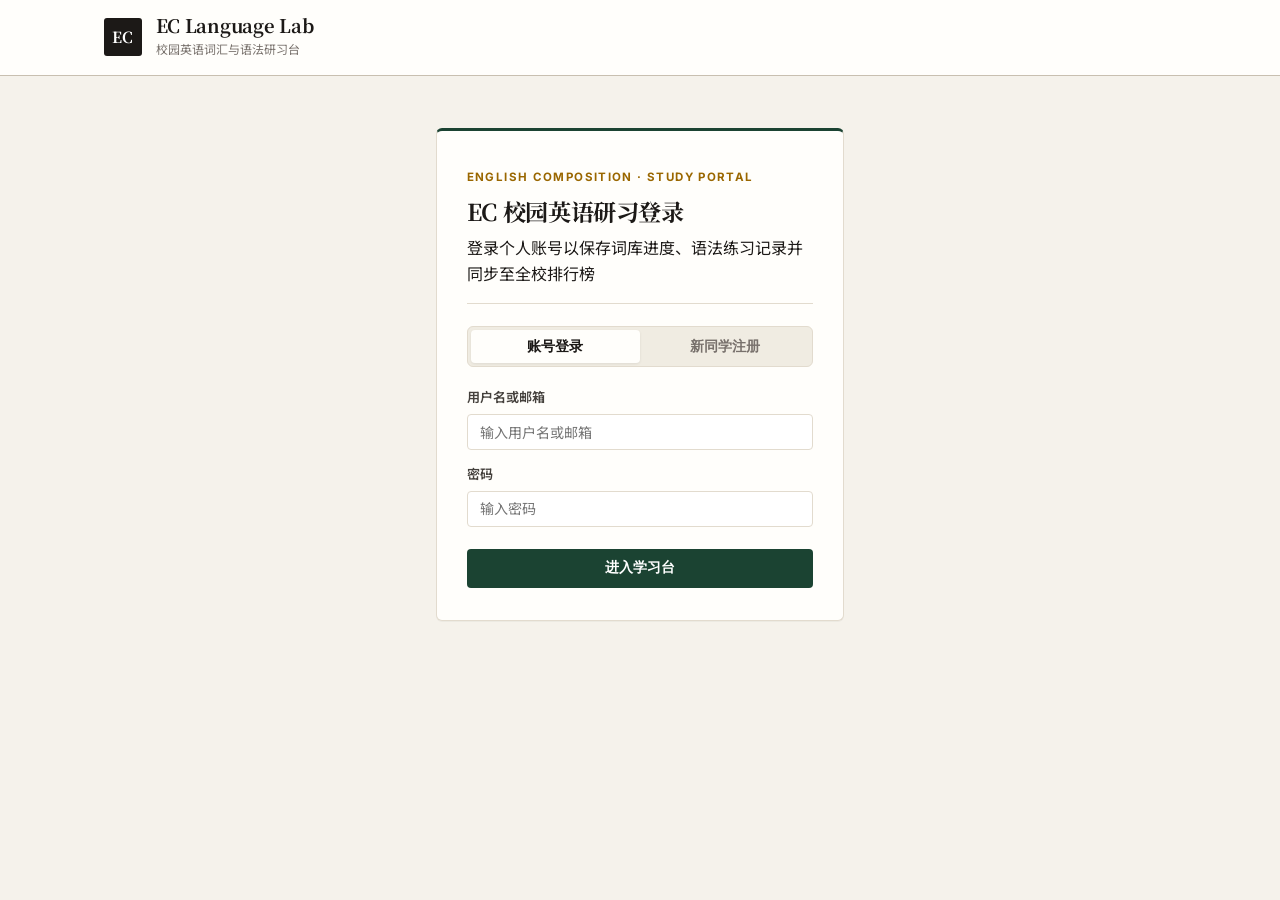
==== templates/index.html @ 18fedec7 "Add one-time interactive new-account onboarding guide covering all website features" ====
<!DOCTYPE html>
<html lang="zh-CN">
<head>
    <meta charset="UTF-8">
    <meta name="viewport" content="width=device-width, initial-scale=1.0">
    <title>EC Vocabulary Studio - 情境词汇研习系统</title>
    <link rel="stylesheet" href="/static/css/style.css?v=20261124a">
    <link rel="preconnect" href="https://fonts.googleapis.com">
    <link rel="preconnect" href="https://fonts.gstatic.com" crossorigin>
    <link href="https://fonts.googleapis.com/css2?family=Inter:wght@400;500;600;700&family=Noto+Serif+SC:wght@500;700&family=Noto+Sans+SC:wght@400;500;700&display=swap" rel="stylesheet">
    <link rel="stylesheet" href="https://cdnjs.cloudflare.com/ajax/libs/font-awesome/6.5.1/css/all.min.css">
</head>
<body>
    <div class="app-layout">
        <!-- Editorial School Masthead Header -->
        <header class="app-header">
            <div class="header-inner">
                <div class="brand">
                    <div class="brand-icon">EC</div>
                    <div class="brand-text">
                        <h1>EC Language Lab</h1>
                        <span class="brand-sub">校园英语词汇与语法研习台</span>
                    </div>
                </div>

                <nav class="nav-segment" id="mainNav" style="display: none;">
                    <button class="segment-btn active" data-mode="portal">学习台</button>
                    <button class="segment-btn" data-mode="vocab" data-tab="vocab">词汇库</button>
                    <button class="segment-btn" data-mode="vocab" data-tab="quiz">词汇训练</button>
                    <button class="segment-btn" data-mode="grammar">语法 Packet 4</button>
                    <button class="segment-btn" data-mode="ranking">全校排行</button>
                    <button class="segment-btn" id="navBtnAdmin" data-mode="admin" style="display: none;">管理后台</button>
                </nav>

                <div id="userHeaderBox" style="display: none; align-items: center; gap: 10px;">
                    <button type="button" class="btn btn-secondary btn-sm btn-header-guide" id="btnOpenGuide" title="查看网站功能使用指南">
                        <i class="fa-regular fa-circle-question"></i> 指南
                    </button>
                    <span class="count-pill"><strong id="currentUsernameText"></strong></span>
                    <button class="btn btn-secondary btn-sm" id="btnLogout">退出</button>
                </div>
            </div>
        </header>

        <!-- Mandatory School Auth Gate -->
        <section id="authGate" class="auth-gate-wrap">
            <div class="content-card auth-card">
                <div class="auth-masthead">
                    <span class="editorial-kicker">ENGLISH COMPOSITION · STUDY PORTAL</span>
                    <h2>EC 校园英语研习登录</h2>
                    <p class="subtitle">登录个人账号以保存词库进度、语法练习记录并同步至全校排行榜</p>
                </div>

                <div class="nav-segment auth-tabs">
                    <button type="button" class="segment-btn active" id="tabBtnLogin" style="flex: 1; justify-content: center;">
                        账号登录
                    </button>
                    <button type="button" class="segment-btn" id="tabBtnRegister" style="flex: 1; justify-content: center;">
                        新同学注册
                    </button>
                </div>

                <form id="formLogin" class="form-compact">
                    <div class="field-group">
                        <label>用户名或邮箱</label>
                        <input type="text" id="loginUsername" class="form-input" placeholder="输入用户名或邮箱" required autocomplete="username">
                    </div>
                    <div class="field-group">
                        <label>密码</label>
                        <input type="password" id="loginPassword" class="form-input" placeholder="输入密码" required autocomplete="current-password">
                    </div>
                    <button type="submit" class="btn btn-primary btn-block" style="margin-top: 0.5rem;">
                        进入学习台
                    </button>
                </form>

                <form id="formRegister" class="form-compact" style="display: none;">
                    <div class="field-group">
                        <label>姓名 / 用户名（将显示在全校排行榜）</label>
                        <input type="text" id="regUsername" class="form-input" placeholder="例如：高二3班-林同学 或英文名" required autocomplete="username">
                    </div>
                    <div class="field-group">
                        <label>邮箱 (选填)</label>
                        <input type="email" id="regEmail" class="form-input" placeholder="name@school.edu" autocomplete="email">
                    </div>
                    <div class="field-group">
                        <label>设置密码</label>
                        <input type="password" id="regPassword" class="form-input" placeholder="至少 4 个字符" required autocomplete="new-password">
                    </div>
                    <button type="submit" class="btn btn-primary btn-block" style="margin-top: 0.5rem;">
                        注册并开始学习
                    </button>
                </form>
            </div>
        </section>

        <!-- Main Workspace -->
        <main class="main-container" id="mainWorkspace" style="display: none;">
            <!-- Entry Mode Portal: Editorial School Study Desk -->
            <section id="modePortal" class="portal-wrap">
                <div class="portal-masthead">
                    <div>
                        <span class="editorial-kicker">ACADEMIC WORKBENCH · EC STUDY DESK</span>
                        <h2>英语研习学习台</h2>
                        <p class="subtitle">涵盖 Packet 1–3 核心词汇四维盲测、写实故事工坊、Unit 14 定语从句精讲视频与全校刷题排行。</p>
                    </div>
                </div>

                <!-- Live Personal Study Ledger -->
                <div class="study-ledger-bar">
                    <div class="ledger-cell">
                        <span class="ledger-label">已刷词汇题</span>
                        <strong class="ledger-value" id="portalStatVocab">0</strong>
                    </div>
                    <div class="ledger-cell">
                        <span class="ledger-label">已掌握词汇</span>
                        <strong class="ledger-value" id="portalStatMastered">0</strong>
                    </div>
                    <div class="ledger-cell">
                        <span class="ledger-label">已刷语法题</span>
                        <strong class="ledger-value" id="portalStatGrammar">0</strong>
                    </div>
                    <div class="ledger-cell ledger-rank-cell" id="portalLedgerRankJump" onclick="switchMode('ranking')" title="查看全校完整排行榜">
                        <span class="ledger-label">全校当前排名</span>
                        <strong class="ledger-value accent" id="portalStatRank">—</strong>
                    </div>
                </div>

                <!-- 3-Column Editorial Module Index -->
                <div class="portal-grid portal-grid-3">
                    <div class="portal-card" id="portalBtnVocab">
                        <div class="portal-num">01 / VOCABULARY</div>
                        <h3>词汇研习与四维盲测</h3>
                        <p>内置 137 个核心词汇 × 4 套不同题型变体（共 548 题防重复轮换），支持写实语境故事与浏览器本地小模型 AI 创作。</p>
                        <div class="portal-meta-row">
                            <span>Packet 1–3 + 逻辑谬误</span>
                            <span class="portal-cta">进入模块 &rarr;</span>
                        </div>
                    </div>
                    <div class="portal-card" id="portalBtnGrammar">
                        <div class="portal-num">02 / GRAMMAR · PACKET 4</div>
                        <h3>定语从句精讲与特训</h3>
                        <p>梳理 Unit 14 六大核心考点，配套 40 支 24fps 动态精讲视频、多项对比选择与合并写句双题型及错题思维导图。</p>
                        <div class="portal-meta-row">
                            <span>6 大考点 · 40 支微课</span>
                            <span class="portal-cta">进入模块 &rarr;</span>
                        </div>
                    </div>
                    <div class="portal-card portal-card-rank" id="portalBtnRanking">
                        <div class="portal-num">03 / HONOR ROLL</div>
                        <h3>全校在线刷题排行榜</h3>
                        <p>实时汇总每位同学已刷词汇题数、已掌握词量、已刷语法题数与综合正确率，按总榜、词汇榜或语法榜随时对比激励。</p>
                        <div class="portal-meta-row">
                            <span>实时在线同步</span>
                            <span class="portal-cta">查看榜单 &rarr;</span>
                        </div>
                    </div>
                    <div class="portal-card portal-card-admin" id="portalBtnAdmin" style="display: none;">
                        <div class="portal-num">04 / ADMIN CONSOLE</div>
                        <h3>学校管理员控制台</h3>
                        <p>查看全校全部学生账号状态、刷题进度与活跃时间；支持新建、编辑、删除公共词库单元并一键同步下发全校学生。</p>
                        <div class="portal-meta-row">
                            <span>仅管理员可见</span>
                            <span class="portal-cta">进入后台 &rarr;</span>
                        </div>
                    </div>
                </div>
            </section>

            <!-- Vocab Workspace Wrapper -->
            <div id="vocabWorkspace" style="display: none;">
            <!-- TAB 1: 词汇库管理 (Vocabulary Management) -->
            <section id="tabVocab" class="view-panel active">
                <div class="panel-header">
                    <div class="header-left">
                        <h2>词汇库管理</h2>
                        <p class="subtitle">浏览已收录词汇、管理学习单元或录入新单词。</p>
                    </div>
                    <div class="header-right">
                        <button class="btn btn-secondary" id="btnOpenStoryStudio" title="立即用本单元词汇体验写实故事与浏览器本地小模型 AI">
                            <i class="fa-solid fa-wand-magic-sparkles"></i> 词汇故事工坊
                        </button>
                        <button class="btn btn-secondary" id="btnNewListModal">
                            <i class="fa-solid fa-plus"></i> 新建单元
                        </button>
                        <button class="btn btn-primary" id="btnStartPracticeTop">
                            <i class="fa-solid fa-play"></i> 开始本单元训练
                        </button>
                    </div>
                </div>

                <!-- Unit Selector Toolbar -->
                <div class="toolbar-card">
                    <div class="select-wrapper">
                        <label for="vocabListSelect"><i class="fa-solid fa-folder"></i> 当前学习单元：</label>
                        <select id="vocabListSelect" class="form-select"></select>
                    </div>
                    <div class="toolbar-meta">
                        <span class="count-pill">收录 <strong id="listWordCount">0</strong> 词</span>
                        <button class="btn-text-danger" id="btnDeleteList" title="删除当前单元">
                            <i class="fa-regular fa-trash-can"></i> 删除单元
                        </button>
                    </div>
                </div>

                <!-- Word Input Accordion / Drawers -->
                <div class="input-grid">
                    <!-- Single Word Entry -->
                    <div class="content-card">
                        <div class="card-head">
                            <h3><i class="fa-solid fa-pen-nib"></i> 录入单词</h3>
                        </div>
                        <form id="formAddWord" class="form-compact">
                            <div class="field-row">
                                <div class="field-col">
                                    <label>英文单词</label>
                                    <input type="text" id="inputWord" class="form-input" placeholder="例如: duplicity" required autocomplete="off">
                                </div>
                                <div class="field-col">
                                    <label>中文释义</label>
                                    <input type="text" id="inputMeaning" class="form-input" placeholder="例如: 欺骗，奸诈" required>
                                </div>
                            </div>
                            <div class="field-row">
                                <div class="field-col">
                                    <label>音标 (选填)</label>
                                    <input type="text" id="inputPhonetic" class="form-input" placeholder="/djuːˈplɪsəti/">
                                </div>
                            </div>
                            <div class="field-group">
                                <label>情境例句 (选填，若留空系统将自动匹配语境)</label>
                                <input type="text" id="inputExampleEn" class="form-input" placeholder="She was shocked by the duplicity of her former friend.">
                            </div>
                            <div class="field-group">
                                <label>例句中文译文 (选填)</label>
                                <input type="text" id="inputExampleCn" class="form-input" placeholder="她对昔日朋友的奸诈欺骗行为感到震惊。">
                            </div>
                            <button type="submit" class="btn btn-primary btn-block">
                                添加到当前单元
                            </button>
                        </form>
                    </div>

                    <!-- Batch Paste Import -->
                    <div class="content-card">
                        <div class="card-head">
                            <h3><i class="fa-solid fa-file-arrow-up"></i> 批量文本导入</h3>
                        </div>
                        <p class="field-tip">每行一条，格式支持：<code>单词 中文释义</code> 或 <code>单词 - 释义</code>。</p>
                        <textarea id="batchTextarea" class="form-textarea" rows="6" placeholder="例如：
adequate 充足的，足够的
ajar （门窗）微开的
dialogue 对话，对白"></textarea>
                        <div class="batch-actions">
                            <button class="btn btn-secondary" id="btnBatchImport">
                                <i class="fa-solid fa-check"></i> 解析并批量录入
                            </button>
                        </div>
                    </div>
                </div>

                <!-- Word Table -->
                <div class="content-card">
                    <div class="table-bar">
                        <div class="table-bar-left">
                            <h3>单词索引</h3>
                            <span class="meta-label" id="tableCountText">(共 0 词)</span>
                        </div>
                        <div class="search-box">
                            <i class="fa-solid fa-magnifying-glass"></i>
                            <input type="text" id="wordSearchInput" placeholder="检索单词或中文释义...">
                        </div>
                    </div>

                    <div class="table-container">
                        <table class="editorial-table" id="wordsTable">
                            <thead>
                                <tr>
                                    <th style="width: 50px;">#</th>
                                    <th>英文词汇</th>
                                    <th>中文释义</th>
                                    <th>情境例句</th>
                                    <th style="width: 80px;">错误记录</th>
                                    <th style="width: 60px;">操作</th>
                                </tr>
                            </thead>
                            <tbody id="wordsTableBody">
                                <!-- Dynamic rows -->
                            </tbody>
                        </table>
                    </div>

                    <div class="empty-state" id="wordsEmptyState" style="display: none;">
                        <i class="fa-regular fa-folder-open empty-icon"></i>
                        <p>当前单元尚无词汇，请在上方录入或批量导入。</p>
                    </div>
                </div>
            </section>

            <!-- TAB 2: 情境测试与强化 (Quiz Arena) -->
            <section id="tabQuiz" class="view-panel">
                <!-- Start View -->
                <div id="quizStartCard" class="start-panel">
                    <div class="start-content">
                        <h2>情境选择题训练</h2>
                        <p class="start-desc">
                            系统会将所选单元的所有词汇置入真实句式中进行情境盲测。<br>
                            第 1 轮做错的单词将自动去重并编织为一篇<strong>反差情节记忆故事</strong>；后续轮次中，<strong>每错 1 题将在下一轮加罚 2 个随机词汇</strong>，直至全部答对通关。
                        </p>

                        <div class="quiz-select-wrap">
                            <label><i class="fa-solid fa-folder-tree"></i> 选择训练单元：</label>
                            <select id="quizListSelect" class="form-select select-wide"></select>
                        </div>

                        <button class="btn btn-primary btn-large" id="btnLaunchQuiz">
                            开始第 1 轮情境训练
                        </button>
                    </div>
                </div>

                <!-- In-Progress Arena -->
                <div id="quizArena" class="quiz-arena" style="display: none;">
                    <div class="quiz-status-bar">
                        <div class="round-meta">
                            <span class="round-tag" id="arenaRoundBadge">第 1 轮</span>
                            <span class="round-sub" id="arenaRoundDesc">全量语境考查</span>
                        </div>
                        <div class="progress-wrap">
                            <div class="progress-labels">
                                <span>进度：<b id="qCurrentIndex">1</b> / <b id="qTotalCount">10</b></span>
                                <span>本轮错题：<b id="qMistakeCount" class="text-error">0</b></span>
                            </div>
                            <div class="progress-bar">
                                <div class="progress-track" id="qProgressFill" style="width: 0%;"></div>
                            </div>
                        </div>
                    </div>

                    <!-- Question Card -->
                    <div class="question-paper" id="questionCard">
                        <div class="question-meta-row">
                            <span class="domain-tag" id="qCategoryTag">真实例句情境</span>
                            <span class="type-hint">单项选择题</span>
                        </div>

                        <!-- Context Sentence -->
                        <div class="scenario-panel">
                            <div class="scenario-english" id="qScenarioEn">
                                Loading sentence context...
                            </div>
                            <div class="scenario-hint-wrap">
                                <button type="button" class="btn-hint" id="btnToggleCnHint">
                                    <i class="fa-regular fa-lightbulb"></i> <span id="hintBtnText">查看中文情境提示 (已屏蔽答案)</span>
                                </button>
                                <div class="scenario-chinese" id="qScenarioCn" style="display: none;">
                                    正在加载情境提示...
                                </div>
                            </div>
                        </div>

                        <div class="question-prompt">
                            根据上方语境，选择最恰当填入空白处的英文单词：
                        </div>

                        <!-- 4 Options (A, B, C, D) -->
                        <div class="options-container" id="optionsGrid">
                            <!-- Dynamic Options -->
                        </div>

                        <!-- Instant Feedback Banner -->
                        <div class="feedback-card" id="feedbackBanner" style="display: none;">
                            <div class="feedback-text" id="feedbackContent"></div>
                            <button class="btn btn-secondary btn-sm" id="btnNextQuestion">下一题 &rarr;</button>
                        </div>
                    </div>
                </div>

                <!-- Result View -->
                <div id="quizResultCard" class="result-panel" style="display: none;">
                    <div class="result-summary">
                        <h2 id="resultTitle">第 1 轮训练完成</h2>
                        <p class="subtitle" id="resultSubtitle">训练表现与错词统计汇总</p>
                    </div>

                    <!-- Score Metrics -->
                    <div class="metric-row">
                        <div class="metric-item">
                            <span class="metric-title">本轮总题数</span>
                            <span class="metric-num" id="resTotalQ">0</span>
                        </div>
                        <div class="metric-item metric-correct">
                            <span class="metric-title">正确题数</span>
                            <span class="metric-num" id="resCorrectQ">0</span>
                        </div>
                        <div class="metric-item metric-error">
                            <span class="metric-title">错题数</span>
                            <span class="metric-num" id="resMistakesQ">0</span>
                        </div>
                    </div>

                    <!-- Section: Mistake Table -->
                    <div class="mistake-section" id="mistakeReviewSection" style="display: none;">
                        <div class="sub-heading">
                            <h3><i class="fa-solid fa-list-check"></i> 错题详细核对表</h3>
                        </div>
                        <div class="table-container">
                            <table class="editorial-table">
                                <thead>
                                    <tr>
                                        <th>考查词汇</th>
                                        <th>实际正确释义 (正确答案)</th>
                                        <th>你选错的选项</th>
                                        <th>题目情境语境</th>
                                    </tr>
                                </thead>
                                <tbody id="mistakeTableBody"></tbody>
                            </table>
                        </div>
                    </div>

                    <!-- Section: Contextual Vocab Story -->
                    <div class="story-panel" id="absurdStorySection" style="display: none;">
                        <div class="story-header">
                            <div>
                                <div class="story-badge-row">
                                    <span class="story-tag">语境记忆故事</span>
                                    <span class="story-engine-badge" id="storyEngineBadge">语法精校故事引擎 · 即时生成</span>
                                </div>
                                <h3 id="storyBookTitle">错词语境融合小故事</h3>
                            </div>
                            <div class="story-tools">
                                <select id="storyThemeSelect" class="form-select story-theme-select" title="切换写实主题">
                                    <option value="journalism">校园新闻调查</option>
                                    <option value="debate">辩论赛决赛</option>
                                    <option value="harbor">北港档案谜案</option>
                                    <option value="startup">青年科创路演</option>
                                    <option value="memoir">老城秋日手记</option>
                                </select>
                                <button class="btn btn-primary btn-sm" id="btnAiStory" title="在浏览器内直接加载 Qwen2.5-0.5B 免费小模型现场创作">
                                    <i class="fa-solid fa-microchip"></i> 浏览器本地 AI 创作
                                </button>
                                <button class="btn btn-secondary btn-sm" id="btnSpeakStory">
                                    <i class="fa-solid fa-volume-high"></i> 朗读英文
                                </button>
                                <button class="btn btn-secondary btn-sm btn-stop-speech" id="btnStopStory" style="display: none;">
                                    <i class="fa-solid fa-stop"></i> 停止朗读
                                </button>
                                <button class="btn btn-secondary btn-sm" id="btnCopyStory">
                                    <i class="fa-regular fa-copy"></i> 复制全文
                                </button>
                            </div>
                        </div>
                        <div class="story-ai-progress" id="storyAiProgressWrap" style="display: none;">
                            <div class="story-ai-progress-top">
                                <span id="storyAiProgressText">正在准备本地小模型 Qwen2.5-0.5B...</span>
                                <strong id="storyAiProgressPct">0%</strong>
                            </div>
                            <div class="story-ai-bar">
                                <div class="story-ai-bar-fill" id="storyAiProgressFill" style="width: 0%;"></div>
                            </div>
                        </div>
                        <div class="story-body" id="storyContentBox">
                            <!-- Story paragraphs -->
                        </div>
                        <div class="story-hint">
                            <i class="fa-regular fa-compass"></i> 默认采用<strong>语法精校写实引擎</strong>（100% 匹配英语原词搭配，适合课堂阅读）；也可点击上方「浏览器本地 AI 创作」免费运行 Qwen2.5-0.5B 小模型现场改写（无需 API Key，首次缓存约 350MB）。
                        </div>
                    </div>

                    <!-- Section: Penalty Round Trigger -->
                    <div class="penalty-panel" id="penaltySection" style="display: none;">
                        <div class="penalty-box">
                            <h4><i class="fa-solid fa-rotate-right"></i> 下一轮强化规则</h4>
                            <p id="penaltyExplain">本轮共产生错词。下一轮将根据规则：每错一个追加两个随机单词，继续出题，直到全对！</p>
                        </div>
                        <div class="action-row">
                            <button class="btn btn-primary btn-large" id="btnEnterPenaltyRound">
                                进入下一轮强化训练
                            </button>
                        </div>
                    </div>

                    <!-- Section: Victory Celebration -->
                    <div class="victory-panel" id="victorySection" style="display: none;">
                        <div class="victory-card">
                            <div class="victory-mark">&#10003;</div>
                            <h2>全对通关！</h2>
                            <p>您已在重重加词挑战下顺利攻克本轮所有词汇，达到了 100% 正确率！</p>
                            <div class="action-row">
                                <button class="btn btn-primary" id="btnBackToVocab">返回词汇库</button>
                            </div>
                        </div>
                    </div>
                </div>
            </section>
            </div>

            <!-- Grammar Workspace Wrapper (Packet 4) -->
            <div id="grammarWorkspace" style="display: none;">
                <!-- Grammar Hub: Knowledge Point Selector -->
                <section id="grammarHub">
                    <div class="panel-header">
                        <div class="header-left">
                            <h2>Packet 4 · Unit 14 定语从句 (Adjective Clauses)</h2>
                            <p class="subtitle">选择一个知识点先看 Quick Reminder 微视频，再做 5–8 道双题型真题；错题将自动生成思维导图与视频讲解。</p>
                        </div>
                    </div>
                    <div class="grammar-topics-grid" id="grammarTopicsGrid"></div>
                </section>

                <!-- Quick Reminder Video View -->
                <section id="grammarVideoView" style="display: none;">
                    <div class="panel-header">
                        <div class="header-left">
                            <h2>Quick Reminder 微视频提醒</h2>
                            <p class="subtitle">快速梳理该知识点的核心结构与“BE CAREFUL!”高频雷区</p>
                        </div>
                        <div class="header-right">
                            <button type="button" class="btn btn-secondary" id="btnGrammarBackFromVideo">
                                <i class="fa-solid fa-arrow-left"></i> 返回知识点列表
                            </button>
                            <button type="button" class="btn btn-primary" id="btnGrammarStartPractice">
                                <i class="fa-solid fa-pen-to-square"></i> 进入练习题
                            </button>
                        </div>
                    </div>
                    <div id="gQuickVideoMount"></div>
                </section>

                <!-- Grammar Practice Arena -->
                <section id="grammarQuizView" style="display: none;">
                    <div class="quiz-status-bar">
                        <div class="round-meta">
                            <span class="round-tag" id="gQuizTopicBadge">Packet 4</span>
                            <span class="round-sub" id="gQuizModeTag">标准练习模式</span>
                        </div>
                        <div class="progress-wrap">
                            <div class="progress-labels">
                                <span>进度：<b id="gQCurrent">1</b> / <b id="gQTotal">5</b></span>
                                <span>本轮错题：<b id="gQMistakeCount" class="text-error">0</b></span>
                            </div>
                            <div class="progress-bar">
                                <div class="progress-track" id="gQProgressFill" style="width: 0%;"></div>
                            </div>
                        </div>
                        <button type="button" class="btn btn-secondary btn-sm" id="btnGrammarExitQuiz">退出</button>
                    </div>

                    <div class="question-paper">
                        <div class="question-meta-row">
                            <span class="domain-tag" id="gQSourceTag">Packet 4</span>
                            <span class="type-hint" id="gQTypeTag">多项对比选择</span>
                        </div>

                        <div class="question-prompt" id="gQPrompt" style="font-size: 1.05rem; font-weight: 600; margin-bottom: 0.85rem;"></div>

                        <!-- Type 1: Multi-Select (B8) -->
                        <div id="gMultiContainer" style="display: none;">
                            <div class="g-multi-sentence" id="gMultiSentence"></div>
                            <div class="g-multi-options" id="gMultiOptions"></div>
                        </div>

                        <!-- Type 2: Combine Sentences (Page 10 / B6) -->
                        <div id="gCombineContainer" style="display: none;">
                            <div class="g-combine-sources" id="gCombineSources"></div>
                            <div class="field-group">
                                <label>请输入合并后的完整英文句子：</label>
                                <textarea id="gCombineInput" class="form-textarea" rows="2" placeholder="输入含定语从句的合并句子，例如：The professor who teaches Russian emailed me."></textarea>
                            </div>
                        </div>

                        <div style="display: flex; gap: 0.6rem; flex-wrap: wrap; align-items: center; margin-top: 0.75rem;">
                            <button type="button" class="btn btn-primary" id="btnGrammarSubmit">提交本题</button>
                            <button type="button" class="btn btn-secondary" id="btnGrammarNext" style="display: none;">下一题 &rarr;</button>
                            <button type="button" class="btn-hint" id="btnGrammarHint">
                                <i class="fa-regular fa-lightbulb"></i> 查看语法提示
                            </button>
                        </div>

                        <div class="scenario-chinese" id="gHintBox" style="display: none; margin-top: 0.75rem;"></div>

                        <div class="feedback-card" id="gFeedbackBanner" style="display: none; margin-top: 1rem;">
                            <div class="feedback-text" id="gFeedbackContent"></div>
                        </div>
                    </div>
                </section>

                <!-- Grammar Results + Accuracy + Mind Maps + Redo Mistakes -->
                <section id="grammarResultView" style="display: none;">
                    <div class="result-panel">
                        <div class="result-summary">
                            <h2 id="gResultTitle">训练完成</h2>
                            <p class="subtitle" id="gResultSub"></p>
                        </div>

                        <div class="metric-row metric-row-4">
                            <div class="metric-item">
                                <span class="metric-title">总题数</span>
                                <span class="metric-num" id="gResTotal">0</span>
                            </div>
                            <div class="metric-item metric-correct">
                                <span class="metric-title">答对</span>
                                <span class="metric-num" id="gResCorrect">0</span>
                            </div>
                            <div class="metric-item metric-error">
                                <span class="metric-title">错题</span>
                                <span class="metric-num" id="gResMistakes">0</span>
                            </div>
                            <div class="metric-item">
                                <span class="metric-title">正确率</span>
                                <span class="metric-num" id="gResAccuracy">0%</span>
                            </div>
                        </div>

                        <div id="gMistakeAnalysisSection" style="display: none;">
                            <div class="sub-heading" style="display:flex; justify-content:space-between; align-items:center; flex-wrap:wrap; gap:0.75rem;">
                                <h3><i class="fa-solid fa-diagram-project"></i> 错题思维导图与视频讲解</h3>
                                <div style="display:flex; gap:0.5rem;">
                                    <button type="button" class="btn btn-primary" id="btnGrammarRedoMistakes">
                                        <i class="fa-solid fa-rotate-right"></i> 做错题（重做本轮错题）
                                    </button>
                                </div>
                            </div>
                            <div id="gMistakeCards"></div>
                        </div>

                        <div class="victory-panel" id="gVictorySection" style="display: none;">
                            <div class="victory-card">
                                <div class="victory-mark">&#10003;</div>
                                <h2>全部掌握通关！</h2>
                                <p>本知识点所有语法题均已 100% 答对。</p>
                            </div>
                        </div>

                        <div class="action-row" style="margin-top: 1.25rem;">
                            <button type="button" class="btn btn-secondary" id="btnGrammarBackHub">返回 Packet 4 知识点列表</button>
                        </div>
                    </div>
                </section>
            </div>

            <!-- Online School Ranking Workspace -->
            <div id="leaderboardWorkspace" style="display: none;">
                <div class="panel-header lb-header">
                    <div class="header-left">
                        <span class="editorial-kicker">SCHOOL HONOR ROLL · 实时在线榜单</span>
                        <h2>全校刷题排行榜</h2>
                        <p class="subtitle">公开透明记录每位同学已刷词汇题数、已掌握词量与已刷语法题数 · 当前共有 <strong id="lbTotalStudents">0 位同学</strong> 参与排名</p>
                    </div>
                    <div class="header-right">
                        <div class="lb-sort-bar" id="lbSortBar">
                            <button type="button" class="lb-sort-btn active" data-sort="total">综合总榜</button>
                            <button type="button" class="lb-sort-btn" data-sort="vocab">词汇刷题榜</button>
                            <button type="button" class="lb-sort-btn" data-sort="grammar">语法刷题榜</button>
                        </div>
                        <button type="button" class="btn btn-secondary btn-sm" id="btnRefreshLeaderboard">刷新数据</button>
                    </div>
                </div>

                <!-- My Standing Summary Strip -->
                <div class="lb-my-banner" id="lbMyRankBanner"></div>

                <!-- Top 3 Editorial Podium -->
                <div class="lb-podium-grid" id="lbPodiumGrid"></div>

                <!-- Full School Ranking Table -->
                <div class="content-card lb-table-card">
                    <div class="table-responsive">
                        <table class="data-table lb-table">
                            <thead>
                                <tr>
                                    <th class="lb-col-rank-head" style="width: 76px;">排名</th>
                                    <th>同学</th>
                                    <th class="lb-num-head" data-sort-col="vocab">已刷词汇题</th>
                                    <th class="lb-num-head">已掌握词</th>
                                    <th class="lb-num-head" data-sort-col="grammar">已刷语法题</th>
                                    <th class="lb-num-head">综合正确率</th>
                                    <th class="lb-num-head lb-col-active" data-sort-col="total">综合积分</th>
                                    <th style="text-align:right;">最近学习</th>
                                </tr>
                            </thead>
                            <tbody id="lbTableBody"></tbody>
                        </table>
                    </div>
                    <div class="lb-invite-note" id="lbInviteNote" style="display: none;"></div>
                    <div class="lb-footnote">
                        积分规则：每刷 1 道词汇题 +2 分（答对再 +1）、每掌握 1 个词汇 +4 分、每刷 1 道语法题 +3 分（答对再 +2），兼顾勤奋度与准确率。
                    </div>
                </div>
            </div>

            <!-- School Admin Console Workspace (Visible ONLY to Admin) -->
            <div id="adminWorkspace" style="display: none;">
                <div class="panel-header lb-header">
                    <div class="header-left">
                        <span class="editorial-kicker">SCHOOL ADMINISTRATION · 教务与词库管控中心</span>
                        <h2>学校管理员控制台</h2>
                        <p class="subtitle">集中监控全校学生账号与刷题进度，统一制作、维护并下发公共词库单元。</p>
                    </div>
                    <div class="header-right">
                        <div class="lb-sort-bar" id="adminSubTabs">
                            <button type="button" class="lb-sort-btn active" data-admin-tab="accounts">账号与状态</button>
                            <button type="button" class="lb-sort-btn" data-admin-tab="banks">词库管控与新建</button>
                        </div>
                        <button type="button" class="btn btn-secondary btn-sm" id="btnAdminRefresh">刷新</button>
                    </div>
                </div>

                <!-- School KPI Strip -->
                <div class="study-ledger-bar">
                    <div class="ledger-cell">
                        <span class="ledger-label">注册学生数</span>
                        <strong class="ledger-value" id="adminStatStudents">0</strong>
                    </div>
                    <div class="ledger-cell">
                        <span class="ledger-label">全校词汇刷题总数</span>
                        <strong class="ledger-value" id="adminStatVocab">0</strong>
                    </div>
                    <div class="ledger-cell">
                        <span class="ledger-label">全校语法刷题总数</span>
                        <strong class="ledger-value" id="adminStatGrammar">0</strong>
                    </div>
                    <div class="ledger-cell">
                        <span class="ledger-label">默认公共词库规模</span>
                        <strong class="ledger-value accent" id="adminStatBanks" style="font-size:1.15rem;">0 单元</strong>
                    </div>
                </div>

                <!-- Admin Tab 1: All Accounts & Status -->
                <div id="adminPanelAccounts">
                    <div class="content-card lb-table-card">
                        <div class="admin-table-bar">
                            <strong>全校账号列表与学习状态</strong>
                            <input type="text" id="adminAccountSearch" class="form-input" placeholder="按用户名或邮箱搜索..." style="max-width: 260px; padding: 0.4rem 0.7rem;">
                        </div>
                        <div class="table-responsive">
                            <table class="data-table lb-table">
                                <thead>
                                    <tr>
                                        <th>账号 / 邮箱</th>
                                        <th>身份与状态</th>
                                        <th class="lb-num-head">已刷词汇</th>
                                        <th class="lb-num-head">已掌握词</th>
                                        <th class="lb-num-head">已刷语法</th>
                                        <th class="lb-num-head">正确率</th>
                                        <th class="lb-num-head">单元 / 词数</th>
                                        <th style="text-align:right;">最近活跃</th>
                                        <th>管控操作</th>
                                    </tr>
                                </thead>
                                <tbody id="adminAccountsBody"></tbody>
                            </table>
                        </div>
                    </div>
                </div>

                <!-- Admin Tab 2: Global & Student Word Banks Control -->
                <div id="adminPanelBanks" style="display: none;">
                    <div class="toolbar-card" style="margin-bottom: 1.15rem;">
                        <div class="select-wrapper" style="flex:1;">
                            <label for="adminBankScopeSelect"><strong>当前管控词库范围：</strong></label>
                            <select id="adminBankScopeSelect" class="form-select"></select>
                        </div>
                    </div>

                    <div class="admin-banks-grid">
                        <!-- Left: Create New Word Bank -->
                        <div class="content-card">
                            <div class="card-head">
                                <h3>新建词库单元</h3>
                            </div>
                            <form id="formAdminCreateBank" class="form-compact">
                                <div class="field-group">
                                    <label>词库单元名称</label>
                                    <input type="text" id="adminNewBankName" class="form-input" placeholder="例如: Packet 5 - Academic Rhetoric" required>
                                </div>
                                <div class="field-group">
                                    <label>单元描述（选填）</label>
                                    <input type="text" id="adminNewBankDesc" class="form-input" placeholder="例如: 期中复习核心词库">
                                </div>
                                <div class="field-group">
                                    <label>批量录入初始词汇（每行一词，格式：单词 | 中文释义 | 英文例句 | 中文译文）</label>
                                    <textarea id="adminNewBankBatch" class="form-textarea" rows="6" placeholder="cogent | 有说服力的 | She presented a cogent argument. | 她提出了极具说服力的论点。&#10;bolster | 加强，支撑 | New data helped bolster the claim. | 新数据进一步支撑了该论点。"></textarea>
                                </div>
                                <label class="admin-check-row">
                                    <input type="checkbox" id="adminNewBankPushAll" checked>
                                    <span>创建后立即同步下发给全校所有现有学生账号</span>
                                </label>
                                <button type="submit" class="btn btn-primary btn-block" style="margin-top: 0.75rem;">
                                    创建并保存词库单元
                                </button>
                            </form>
                        </div>

                        <!-- Right: Existing Word Banks List -->
                        <div class="content-card">
                            <div class="card-head">
                                <h3>已有词库单元管理</h3>
                            </div>
                            <div id="adminBanksList" class="admin-banks-list"></div>
                        </div>
                    </div>

                    <!-- Selected Bank Word Editor -->
                    <div class="content-card" id="adminBankWordsBox" style="display: none; margin-top: 1.25rem;">
                        <div class="card-head" style="display:flex; justify-content:space-between; align-items:center; flex-wrap:wrap; gap:0.5rem;">
                            <h3 id="adminSelectedBankTitle">当前编辑单元</h3>
                        </div>
                        <form id="formAdminAddWords" class="form-compact" style="margin-bottom: 1rem;">
                            <div class="field-group">
                                <label>向本单元追加词汇（每行：单词 | 中文释义 | 英文例句(选填) | 中文译文(选填)）</label>
                                <textarea id="adminAddWordsText" class="form-textarea" rows="3" placeholder="ephemeral | 短暂的 | Autumn colors are brief and ephemeral. | 秋色短暂易逝。"></textarea>
                            </div>
                            <div style="display:flex; align-items:center; justify-content:space-between; gap:0.75rem; flex-wrap:wrap;">
                                <label class="admin-check-row" style="margin:0;">
                                    <input type="checkbox" id="adminAddWordsSyncAll">
                                    <span>同时将新增词汇同步推送给全校学生</span>
                                </label>
                                <button type="submit" class="btn btn-primary btn-sm">追加录入词汇</button>
                            </div>
                        </form>
                        <div class="table-responsive">
                            <table class="data-table">
                                <thead>
                                    <tr>
                                        <th>英文单词</th>
                                        <th>中文释义</th>
                                        <th>例句</th>
                                        <th style="text-align:right; width: 90px;">操作</th>
                                    </tr>
                                </thead>
                                <tbody id="adminBankWordsBody"></tbody>
                            </table>
                        </div>
                    </div>
                </div>
            </div>
        </main>

        <!-- Reusable Animated Video Player Shell -->
        <div style="display: none;">
            <div class="g-video-shell" id="gVideoPlayerShell">
                <div class="g-video-topbar">
                    <div class="g-video-title">
                        <i class="fa-solid fa-film"></i>
                        <span id="gVideoTitle">Quick Reminder</span>
                        <span style="opacity:0.65; font-size:0.8rem;" id="gVideoStepText">1 / 1</span>
                    </div>
                    <div class="g-video-dots" id="gVideoDots"></div>
                </div>
                <div class="g-video-media-wrap" id="gRealVideoWrap" style="display: none;">
                    <video id="gRealVideoEl" playsinline preload="auto" controlslist="nodownload"></video>
                    <div class="g-video-loading" id="gVideoLoadingOverlay" style="display: none;">
                        <div class="g-video-spinner"></div>
                        <span>正在加载高清精讲视频...</span>
                    </div>
                    <div class="g-real-bar" id="gRealVideoBar">
                        <button type="button" class="g-ctrl-btn" id="gRealPlayBtn" title="播放 / 暂停">
                            <i class="fa-solid fa-play"></i>
                        </button>
                        <button type="button" class="g-ctrl-btn" id="gRealReplayBtn" title="重播">
                            <i class="fa-solid fa-rotate-left"></i>
                        </button>
                        <input type="range" class="g-real-seek" id="gRealSeekBar" min="0" max="1000" value="0" aria-label="视频进度">
                        <span class="g-real-time" id="gRealTimeText">0:00 / 0:00</span>
                        <button type="button" class="g-ctrl-btn" id="gRealSpeedBtn" title="切换倍速">1.0x</button>
                        <button type="button" class="g-ctrl-btn" id="gRealMuteBtn" title="静音 / 取消静音">
                            <i class="fa-solid fa-volume-high"></i>
                        </button>
                    </div>
                </div>
                <div id="gVideoFallbackWrap">
                    <div class="g-video-stage">
                        <div class="g-video-stage-body" id="gVideoStageBody">
                            <div class="g-scene-slide">
                                <span class="g-scene-badge" id="gVideoSceneBadge">Scene 1</span>
                                <h3 class="g-scene-title" id="gVideoSceneTitle"></h3>
                                <div class="g-scene-boxes">
                                    <div class="g-scene-card" id="gVideoLeftLine"></div>
                                    <div class="g-scene-card" id="gVideoRightLine"></div>
                                </div>
                                <div class="g-scene-result" id="gVideoResultLine"></div>
                                <div class="g-scene-footer">
                                    <span id="gVideoCnTip"></span>
                                    <span class="g-rule-pill" id="gVideoRulePill"></span>
                                </div>
                            </div>
                        </div>
                    </div>
                    <div class="g-video-progress-track">
                        <div class="g-video-progress-fill" id="gVideoProgressFill"></div>
                    </div>
                    <div class="g-video-controls">
                        <div class="g-video-ctrl-group">
                            <button type="button" class="g-ctrl-btn" id="gVideoPlayBtn"><i class="fa-solid fa-pause"></i> 暂停</button>
                            <button type="button" class="g-ctrl-btn" id="gVideoRestartBtn"><i class="fa-solid fa-rotate-left"></i> 重播</button>
                            <button type="button" class="g-ctrl-btn" id="gVideoPrevBtn"><i class="fa-solid fa-backward-step"></i> 上一幕</button>
                            <button type="button" class="g-ctrl-btn" id="gVideoNextBtn"><i class="fa-solid fa-forward-step"></i> 下一幕</button>
                        </div>
                        <button type="button" class="g-ctrl-btn" id="gVideoVoiceBtn"><i class="fa-solid fa-volume-xmark"></i> 语音讲解: 关</button>
                    </div>
                </div>
            </div>
        </div>

        <!-- Mistake Video Explanation & Knowledge Point Modal -->
        <div class="modal-overlay" id="mistakeVideoModal" style="display: none;">
            <div class="modal-dialog g-mistake-modal-dialog">
                <div class="modal-title-row g-mistake-modal-head">
                    <div class="g-mistake-modal-title-wrap">
                        <h3 id="gMistakeModalTitle">错题视频精讲</h3>
                        <div class="g-modal-tabs" id="gMistakeModalTabs">
                            <button type="button" class="g-modal-tab active" data-mtab="video" id="btnMistakeTabVideo">
                                <i class="fa-solid fa-clapperboard"></i> 本题精讲视频
                            </button>
                            <button type="button" class="g-modal-tab" data-mtab="kp" id="btnMistakeTabKp">
                                <i class="fa-solid fa-book-open"></i> 语法知识点
                            </button>
                        </div>
                    </div>
                    <button type="button" class="btn-close" id="btnCloseMistakeVideo">&times;</button>
                </div>
                <div class="g-mistake-modal-body">
                    <div id="gMistakeVideoMount"></div>
                    <div id="gMistakeKpPanel" style="display: none;"></div>
                </div>
            </div>
        </div>

        <!-- New List Modal -->
        <div class="modal-overlay" id="newListModal" style="display: none;">
            <div class="modal-dialog">
                <div class="modal-title-row">
                    <h3>新建词汇单元</h3>
                    <button class="btn-close" id="btnCloseListModal">&times;</button>
                </div>
                <form id="formCreateList">
                    <div class="field-group">
                        <label>单元名称</label>
                        <input type="text" id="newListName" class="form-input" placeholder="例如: Packet 4 - Vocabulary Workshop" required>
                    </div>
                    <div class="field-group">
                        <label>单元描述 (选填)</label>
                        <input type="text" id="newListDesc" class="form-input" placeholder="例如: 第四周强化词汇">
                    </div>
                    <div class="modal-footer">
                        <button type="button" class="btn btn-secondary" id="btnCancelListModal">取消</button>
                        <button type="submit" class="btn btn-primary">确认创建</button>
                    </div>
                </form>
            </div>
        </div>

        <!-- Modal: Standalone Story Studio Preview -->
        <div class="modal-overlay" id="modalStoryStudio" style="display: none;">
            <div class="modal-dialog modal-story-dialog">
                <div class="modal-title-row">
                    <div>
                        <span class="story-tag">词汇故事工坊 · Story Studio</span>
                        <h3 id="studioStoryTitle" style="margin-top: 4px;">语境写实短篇</h3>
                    </div>
                    <button class="btn-close" id="btnCloseStoryStudio">&times;</button>
                </div>
                <div class="studio-toolbar">
                    <span class="story-engine-badge" id="studioEngineBadge">语法精校故事引擎 · 即时生成</span>
                    <div class="story-tools">
                        <select id="studioThemeSelect" class="form-select story-theme-select">
                            <option value="journalism">校园新闻调查</option>
                            <option value="debate">辩论赛决赛</option>
                            <option value="harbor">北港档案谜案</option>
                            <option value="startup">青年科创路演</option>
                            <option value="memoir">老城秋日手记</option>
                        </select>
                        <button class="btn btn-secondary btn-sm" id="btnStudioShuffle">
                            <i class="fa-solid fa-shuffle"></i> 换 5 个词
                        </button>
                        <button class="btn btn-primary btn-sm" id="btnStudioAi">
                            <i class="fa-solid fa-microchip"></i> 浏览器本地 AI 创作
                        </button>
                        <button class="btn btn-secondary btn-sm" id="btnStudioSpeak">
                            <i class="fa-solid fa-volume-high"></i> 朗读英文
                        </button>
                        <button class="btn btn-secondary btn-sm btn-stop-speech" id="btnStudioStop" style="display: none;">
                            <i class="fa-solid fa-stop"></i> 停止
                        </button>
                        <button class="btn btn-secondary btn-sm" id="btnStudioCopy">
                            <i class="fa-regular fa-copy"></i> 复制
                        </button>
                    </div>
                </div>
                <div class="story-ai-progress" id="studioAiProgressWrap" style="display: none;">
                    <div class="story-ai-progress-top">
                        <span id="studioAiProgressText">正在准备本地小模型 Qwen2.5-0.5B...</span>
                        <strong id="studioAiProgressPct">0%</strong>
                    </div>
                    <div class="story-ai-bar">
                        <div class="story-ai-bar-fill" id="studioAiProgressFill" style="width: 0%;"></div>
                    </div>
                </div>
                <div class="studio-word-chips" id="studioWordChips"></div>
                <div class="story-body studio-story-body" id="studioStoryContent"></div>
                <div class="story-hint" style="margin-top: 12px;">
                    <i class="fa-regular fa-compass"></i> 浏览器本地 AI 运行 <strong>Qwen2.5-0.5B-Instruct (WebGPU/WASM)</strong>，无需任何 Gemini API Key；首次加载约 350MB 后永久缓存在本地浏览器中。
                </div>
            </div>
        </div>

        <!-- New-Account Interactive Onboarding Guide Modal (Shown Once Automatically, Replayable Anytime) -->
        <div class="modal-overlay" id="onboardingModal" style="display: none;">
            <div class="modal-dialog ob-modal-dialog">
                <div class="ob-progress-track">
                    <div class="ob-progress-fill" id="obProgressFill" style="width: 20%;"></div>
                </div>
                <div class="ob-modal-head">
                    <div class="ob-head-meta">
                        <span class="ob-kicker" id="obKicker">STEP 01 · STUDY PORTAL</span>
                        <span class="ob-step-pill" id="obStepBadge">学习总览</span>
                    </div>
                    <div class="ob-head-right">
                        <span class="ob-counter" id="obStepCounter">01 / 05</span>
                        <button type="button" class="btn-close" id="btnCloseOnboarding" aria-label="关闭导览">&times;</button>
                    </div>
                </div>
                <div class="ob-modal-body">
                    <div class="ob-hero-row">
                        <div class="ob-hero-icon" id="obHeroIcon"><i class="fa-solid fa-compass"></i></div>
                        <div class="ob-hero-text">
                            <h3 id="obTitle">欢迎来到 EC Language Lab</h3>
                            <p id="obSubtitle"></p>
                        </div>
                    </div>
                    <div class="ob-features-grid" id="obHighlightsGrid"></div>
                    <div class="ob-tip-banner">
                        <i class="fa-regular fa-lightbulb"></i>
                        <span id="obTipText"></span>
                    </div>
                </div>
                <div class="ob-modal-footer">
                    <button type="button" class="btn btn-secondary btn-sm" id="btnOnboardingSkip">跳过导览</button>
                    <div class="ob-dots" id="obStepDots"></div>
                    <div class="ob-nav-actions">
                        <button type="button" class="btn btn-secondary btn-sm" id="btnOnboardingPrev">
                            <i class="fa-solid fa-arrow-left"></i> 上一步
                        </button>
                        <button type="button" class="btn btn-primary btn-sm" id="btnOnboardingNext">
                            下一步 <i class="fa-solid fa-arrow-right"></i>
                        </button>
                    </div>
                </div>
            </div>
        </div>

        <!-- Global Toast Notifications -->
        <div class="toast-stack" id="toastContainer"></div>
    </div>

    <!-- Scripts -->
    <script src="/static/js/question_bank.js?v=20261121"></script>
    <script src="/static/js/story_ai.js?v=20261123a"></script>
    <script src="/static/js/api.js?v=20261122c"></script>
    <script src="/static/js/vocab.js?v=20261121f"></script>
    <script src="/static/js/quiz.js?v=20261121f"></script>
    <script src="/static/js/grammar_data.js?v=20261121c"></script>
    <script src="/static/js/grammar.js?v=20261122a"></script>
    <script src="/static/js/leaderboard.js?v=20261121d"></script>
    <script src="/static/js/admin.js?v=20261121d"></script>
    <script src="/static/js/onboarding.js?v=20261124a"></script>
    <script src="/static/js/main.js?v=20261124a"></script>
</body>
</html>
---- static/css/style.css ----
/* ==========================================================================
   EC Vocabulary Studio - Minimalist Editorial & Academic Aesthetic
   ========================================================================== */

:root {
    --bg-surface: #f5f2eb;
    --card-surface: #fffefb;
    --border-subtle: #e2dbce;
    --border-strong: #c8bfb0;
    
    --text-primary: #1c1917;
    --text-secondary: #44403c;
    --text-muted: #78716c;
    
    --accent-primary: #1b4332;
    --accent-primary-hover: #133124;
    --accent-blue: #1b4332;
    --accent-blue-hover: #133124;
    --accent-brass: #9a6700;
    --accent-crimson: #9b2c2c;
    
    --state-success: #1b4332;
    --state-success-bg: #eef7f2;
    --state-success-border: #b7dec9;
    
    --state-error: #9b2c2c;
    --state-error-bg: #fdf2f2;
    --state-error-border: #efc6c6;
    
    --font-sans: 'Inter', -apple-system, BlinkMacSystemFont, "Segoe UI", Roboto, "PingFang SC", "Noto Sans SC", sans-serif;
    --font-serif: 'Noto Serif SC', Georgia, Cambria, "Times New Roman", serif;
    
    --radius-sm: 4px;
    --radius-md: 6px;
    --radius-lg: 8px;
    --shadow-subtle: 0 1px 0 rgba(28, 25, 23, 0.04);
    --shadow-card: 0 1px 2px rgba(28, 25, 23, 0.05);
}

* {
    box-sizing: border-box;
    margin: 0;
    padding: 0;
}

body {
    font-family: var(--font-sans);
    background-color: var(--bg-surface);
    color: var(--text-primary);
    line-height: 1.6;
    -webkit-font-smoothing: antialiased;
}

/* App Layout */
.app-layout {
    display: flex;
    flex-direction: column;
    min-height: 100vh;
}

/* Header */
.app-header {
    background: var(--card-surface);
    border-bottom: 1px solid var(--border-subtle);
    position: sticky;
    top: 0;
    z-index: 50;
}

.header-inner {
    max-width: 1120px;
    margin: 0 auto;
    padding: 0.85rem 1.5rem;
    display: flex;
    align-items: center;
    justify-content: space-between;
}

.brand {
    display: flex;
    align-items: center;
    gap: 0.85rem;
}

.brand-icon {
    width: 38px;
    height: 38px;
    background: var(--accent-primary);
    color: #ffffff;
    font-weight: 800;
    font-size: 0.95rem;
    letter-spacing: -0.5px;
    display: flex;
    align-items: center;
    justify-content: center;
    border-radius: var(--radius-sm);
}

.brand-text {
    flex-shrink: 0;
}

.brand-text h1 {
    font-size: 1.15rem;
    font-weight: 700;
    color: var(--text-primary);
    line-height: 1.2;
    white-space: nowrap;
}

.brand-sub {
    font-size: 0.75rem;
    color: var(--text-muted);
    white-space: nowrap;
}

/* Segmented Navigation */
.nav-segment {
    display: flex;
    background: #f3f4f6;
    padding: 3px;
    border-radius: var(--radius-md);
    border: 1px solid var(--border-subtle);
}

.segment-btn {
    border: none;
    background: transparent;
    padding: 0.45rem 1.15rem;
    font-size: 0.9rem;
    font-weight: 600;
    color: var(--text-muted);
    border-radius: calc(var(--radius-md) - 2px);
    cursor: pointer;
    transition: all 0.15s ease;
    display: inline-flex;
    align-items: center;
    gap: 0.45rem;
}

.segment-btn:hover {
    color: var(--text-primary);
}

.segment-btn.active {
    background: var(--card-surface);
    color: var(--text-primary);
    box-shadow: 0 1px 3px rgba(0, 0, 0, 0.08);
}

/* Main Container */
.main-container {
    max-width: 1120px;
    width: 100%;
    margin: 0 auto;
    padding: 2rem 1.5rem 4rem;
    flex: 1;
}

.view-panel {
    display: none;
}

.view-panel.active {
    display: block;
    animation: simpleFade 0.2s ease-out;
}

@keyframes simpleFade {
    from { opacity: 0; transform: translateY(4px); }
    to { opacity: 1; transform: translateY(0); }
}

/* Panel Header */
.panel-header {
    display: flex;
    align-items: center;
    justify-content: space-between;
    margin-bottom: 1.5rem;
    flex-wrap: wrap;
    gap: 1rem;
}

.panel-header h2 {
    font-size: 1.45rem;
    font-weight: 700;
    color: var(--text-primary);
}

.panel-header .subtitle {
    font-size: 0.88rem;
    color: var(--text-muted);
    margin-top: 0.15rem;
}

.header-right {
    display: flex;
    gap: 0.65rem;
}

/* Buttons */
.btn {
    display: inline-flex;
    align-items: center;
    justify-content: center;
    gap: 0.45rem;
    padding: 0.55rem 1.15rem;
    font-size: 0.88rem;
    font-weight: 600;
    border-radius: var(--radius-sm);
    border: 1px solid transparent;
    cursor: pointer;
    transition: all 0.15s ease;
    line-height: 1.4;
}

.btn-primary {
    background: var(--accent-primary);
    color: #ffffff;
}

.btn-primary:hover {
    background: var(--accent-primary-hover);
}

.btn-secondary {
    background: #ffffff;
    color: var(--text-primary);
    border-color: var(--border-strong);
}

.btn-secondary:hover {
    background: #f9fafb;
    border-color: #9ca3af;
}

.btn-large {
    padding: 0.8rem 1.8rem;
    font-size: 0.98rem;
}

.btn-sm {
    padding: 0.35rem 0.75rem;
    font-size: 0.8rem;
}

.btn-block {
    width: 100%;
}

.btn-text-danger {
    background: none;
    border: none;
    color: var(--state-error);
    font-size: 0.82rem;
    font-weight: 500;
    cursor: pointer;
    padding: 0.3rem 0.6rem;
    border-radius: var(--radius-sm);
    display: inline-flex;
    align-items: center;
    gap: 0.35rem;
}

.btn-text-danger:hover {
    background: var(--state-error-bg);
}

/* Toolbar Card */
.toolbar-card {
    background: var(--card-surface);
    border: 1px solid var(--border-subtle);
    border-radius: var(--radius-md);
    padding: 0.9rem 1.25rem;
    display: flex;
    align-items: center;
    justify-content: space-between;
    margin-bottom: 1.5rem;
    box-shadow: var(--shadow-subtle);
    gap: 1rem;
    flex-wrap: wrap;
}

.select-wrapper {
    display: flex;
    align-items: center;
    gap: 0.65rem;
    flex: 1;
    max-width: 520px;
}

.select-wrapper label {
    font-size: 0.88rem;
    font-weight: 600;
    color: var(--text-secondary);
    white-space: nowrap;
}

.form-select {
    width: 100%;
    padding: 0.5rem 0.75rem;
    font-size: 0.9rem;
    border: 1px solid var(--border-subtle);
    border-radius: var(--radius-sm);
    background: #ffffff;
    color: var(--text-primary);
    font-weight: 500;
}

.form-select:focus {
    outline: none;
    border-color: var(--accent-blue);
    box-shadow: 0 0 0 3px rgba(37, 99, 235, 0.1);
}

.toolbar-meta {
    display: flex;
    align-items: center;
    gap: 1rem;
}

.count-pill {
    font-size: 0.82rem;
    color: var(--text-muted);
    background: #f3f4f6;
    padding: 0.25rem 0.65rem;
    border-radius: var(--radius-sm);
}

/* Cards & Layout */
.content-card {
    background: var(--card-surface);
    border: 1px solid var(--border-subtle);
    border-radius: var(--radius-md);
    padding: 1.5rem;
    margin-bottom: 1.5rem;
    box-shadow: var(--shadow-subtle);
}

.card-head {
    margin-bottom: 1.15rem;
    padding-bottom: 0.75rem;
    border-bottom: 1px solid var(--border-subtle);
}

.card-head h3 {
    font-size: 1.05rem;
    font-weight: 700;
    color: var(--text-primary);
    display: flex;
    align-items: center;
    gap: 0.45rem;
}

.input-grid {
    display: grid;
    grid-template-columns: 1fr 1fr;
    gap: 1.5rem;
    margin-bottom: 1.5rem;
}

@media (max-width: 820px) {
    .input-grid {
        grid-template-columns: 1fr;
    }
}

/* Form Controls */
.form-compact .field-row {
    display: flex;
    gap: 0.85rem;
    margin-bottom: 0.85rem;
}

.field-col {
    flex: 1;
}

.form-compact .field-group {
    margin-bottom: 0.85rem;
}

.form-compact label {
    display: block;
    font-size: 0.82rem;
    font-weight: 600;
    color: var(--text-secondary);
    margin-bottom: 0.35rem;
}

.form-input, .form-textarea {
    width: 100%;
    padding: 0.55rem 0.75rem;
    font-size: 0.88rem;
    border: 1px solid var(--border-subtle);
    border-radius: var(--radius-sm);
    background: #ffffff;
    color: var(--text-primary);
    font-family: inherit;
    transition: border-color 0.15s ease;
}

.form-input:focus, .form-textarea:focus {
    outline: none;
    border-color: var(--accent-blue);
    box-shadow: 0 0 0 2px rgba(37, 99, 235, 0.1);
}

.field-tip {
    font-size: 0.8rem;
    color: var(--text-muted);
    margin-bottom: 0.75rem;
}

.field-tip code {
    background: #f3f4f6;
    padding: 0.15rem 0.35rem;
    border-radius: 4px;
    font-size: 0.78rem;
}

.batch-actions {
    margin-top: 0.85rem;
    text-align: right;
}

/* Editorial Table */
.table-bar {
    display: flex;
    align-items: center;
    justify-content: space-between;
    margin-bottom: 1rem;
    flex-wrap: wrap;
    gap: 0.75rem;
}

.table-bar-left {
    display: flex;
    align-items: center;
    gap: 0.5rem;
}

.table-bar-left h3 {
    font-size: 1.05rem;
    font-weight: 700;
}

.meta-label {
    font-size: 0.82rem;
    color: var(--text-muted);
}

.search-box {
    position: relative;
    width: 240px;
}

.search-box i {
    position: absolute;
    left: 0.75rem;
    top: 50%;
    transform: translateY(-50%);
    font-size: 0.8rem;
    color: var(--text-muted);
}

.search-box input {
    width: 100%;
    padding: 0.45rem 0.75rem 0.45rem 2rem;
    font-size: 0.82rem;
    border: 1px solid var(--border-subtle);
    border-radius: var(--radius-sm);
}

.table-container {
    overflow-x: auto;
}

.editorial-table {
    width: 100%;
    border-collapse: collapse;
    font-size: 0.88rem;
}

.editorial-table th {
    background: #f9fafb;
    color: var(--text-muted);
    font-weight: 600;
    text-align: left;
    padding: 0.65rem 0.85rem;
    border-bottom: 1px solid var(--border-subtle);
    font-size: 0.78rem;
    text-transform: uppercase;
    letter-spacing: 0.4px;
}

.editorial-table td {
    padding: 0.75rem 0.85rem;
    border-bottom: 1px solid var(--border-subtle);
    color: var(--text-secondary);
}

.editorial-table tbody tr:hover {
    background: #fafafa;
}

.word-term {
    font-weight: 700;
    color: var(--text-primary);
    font-size: 0.95rem;
}

.word-phonetic {
    font-size: 0.78rem;
    color: var(--text-muted);
    margin-left: 0.35rem;
}

.word-meaning {
    color: #374151;
}

.word-context {
    font-size: 0.82rem;
    color: var(--text-muted);
    line-height: 1.4;
}

.badge-mistake {
    display: inline-block;
    padding: 0.15rem 0.45rem;
    border-radius: var(--radius-sm);
    font-size: 0.75rem;
    font-weight: 600;
    background: #f3f4f6;
    color: var(--text-muted);
}

.badge-mistake.has-errors {
    background: var(--state-error-bg);
    color: var(--state-error);
}

.btn-table-del {
    background: none;
    border: none;
    color: #9ca3af;
    cursor: pointer;
    padding: 0.25rem;
    border-radius: 4px;
}

.btn-table-del:hover {
    color: var(--state-error);
}

.empty-state {
    text-align: center;
    padding: 3rem 1.5rem;
    color: var(--text-muted);
}

.empty-icon {
    font-size: 2.2rem;
    margin-bottom: 0.5rem;
    color: #cbd5e1;
}

/* ==========================================================================
   QUIZ ARENA (Minimalist Scholarly Presentation)
   ========================================================================== */

.start-panel {
    background: var(--card-surface);
    border: 1px solid var(--border-subtle);
    border-radius: var(--radius-lg);
    padding: 3.5rem 2rem;
    text-align: center;
    box-shadow: var(--shadow-card);
}

.start-content {
    max-width: 580px;
    margin: 0 auto;
}

.start-content h2 {
    font-size: 1.85rem;
    font-weight: 800;
    color: var(--text-primary);
    margin-bottom: 0.85rem;
}

.start-desc {
    font-size: 0.95rem;
    color: var(--text-secondary);
    line-height: 1.7;
    margin-bottom: 2rem;
}

.quiz-select-wrap {
    text-align: left;
    margin-bottom: 2rem;
}

.select-wide {
    padding: 0.75rem 1rem;
    font-size: 0.95rem;
    font-weight: 600;
}

/* Arena In Progress */
.quiz-status-bar {
    background: var(--card-surface);
    border: 1px solid var(--border-subtle);
    border-radius: var(--radius-md);
    padding: 0.85rem 1.25rem;
    margin-bottom: 1.5rem;
    display: flex;
    align-items: center;
    justify-content: space-between;
    gap: 1.5rem;
    box-shadow: var(--shadow-subtle);
}

.round-meta {
    display: flex;
    align-items: center;
    gap: 0.5rem;
}

.round-tag {
    font-size: 0.88rem;
    font-weight: 700;
    color: var(--accent-primary);
    background: #f3f4f6;
    padding: 0.2rem 0.55rem;
    border-radius: var(--radius-sm);
}

.round-sub {
    font-size: 0.8rem;
    color: var(--text-muted);
}

.progress-wrap {
    flex: 1;
    max-width: 480px;
}

.progress-labels {
    display: flex;
    justify-content: space-between;
    font-size: 0.8rem;
    color: var(--text-secondary);
    margin-bottom: 0.35rem;
}

.progress-bar {
    height: 6px;
    background: #e5e7eb;
    border-radius: 999px;
    overflow: hidden;
}

.progress-track {
    height: 100%;
    background: var(--accent-primary);
    border-radius: 999px;
    transition: width 0.25s ease;
}

/* Question Paper Card */
.question-paper {
    background: var(--card-surface);
    border: 1px solid var(--border-subtle);
    border-radius: var(--radius-lg);
    padding: 2.25rem;
    box-shadow: var(--shadow-card);
    margin-bottom: 2rem;
}

.question-meta-row {
    display: flex;
    justify-content: space-between;
    align-items: center;
    margin-bottom: 1.25rem;
}

.domain-tag {
    font-size: 0.78rem;
    font-weight: 600;
    color: var(--accent-blue);
    background: #eff6ff;
    padding: 0.2rem 0.55rem;
    border-radius: 4px;
}

.type-hint {
    font-size: 0.78rem;
    color: var(--text-muted);
}

.scenario-panel {
    background: #f9fafb;
    border-left: 3px solid var(--accent-primary);
    padding: 1.25rem 1.5rem;
    border-radius: 0 var(--radius-md) var(--radius-md) 0;
    margin-bottom: 1.5rem;
}

.scenario-english {
    font-size: 1.25rem;
    font-weight: 500;
    color: #111827;
    line-height: 1.6;
    font-family: var(--font-sans);
}

.scenario-hint-wrap {
    margin-top: 0.65rem;
}

.btn-hint {
    background: none;
    border: 1px solid #d1d5db;
    border-radius: var(--radius-sm);
    padding: 0.25rem 0.65rem;
    font-size: 0.75rem;
    color: var(--text-muted);
    cursor: pointer;
    transition: all 0.15s;
}

.btn-hint:hover {
    color: var(--text-primary);
    background: #ffffff;
}

.scenario-chinese {
    font-size: 0.9rem;
    color: var(--text-secondary);
    margin-top: 0.5rem;
    line-height: 1.5;
}

.question-prompt {
    font-size: 0.9rem;
    font-weight: 600;
    color: var(--text-secondary);
    margin-bottom: 1.15rem;
}

/* Options Grid */
.options-container {
    display: grid;
    grid-template-columns: 1fr 1fr;
    gap: 0.85rem;
    margin-bottom: 1.5rem;
}

@media (max-width: 640px) {
    .options-container {
        grid-template-columns: 1fr;
    }
}

.option-btn {
    background: #ffffff;
    border: 1.5px solid var(--border-subtle);
    border-radius: var(--radius-md);
    padding: 0.95rem 1.15rem;
    text-align: left;
    cursor: pointer;
    transition: all 0.15s ease;
    display: flex;
    align-items: center;
    gap: 0.85rem;
}

.option-btn:hover:not(:disabled) {
    border-color: #9ca3af;
    background: #fafafa;
}

.opt-label {
    width: 30px;
    height: 30px;
    border-radius: 50%;
    background: #f3f4f6;
    color: var(--text-secondary);
    font-weight: 700;
    font-size: 0.85rem;
    display: flex;
    align-items: center;
    justify-content: center;
    flex-shrink: 0;
}

.opt-content {
    display: flex;
    flex-direction: column;
}

.opt-word {
    font-size: 1.05rem;
    font-weight: 600;
    color: var(--text-primary);
}

.opt-meaning {
    font-size: 0.82rem;
    color: var(--text-muted);
    margin-top: 0.2rem;
    display: none; /* Strictly hidden while answering */
}

.option-btn.opt-revealed .opt-meaning {
    display: block;
    animation: simpleFade 0.2s ease;
}

/* Answer feedback classes */
.option-btn.opt-correct {
    background: var(--state-success-bg) !important;
    border-color: var(--state-success) !important;
}

.option-btn.opt-correct .opt-label {
    background: var(--state-success);
    color: #ffffff;
}

.option-btn.opt-wrong {
    background: var(--state-error-bg) !important;
    border-color: var(--state-error) !important;
}

.option-btn.opt-wrong .opt-label {
    background: var(--state-error);
    color: #ffffff;
}

/* Feedback Card */
.feedback-card {
    display: flex;
    align-items: center;
    justify-content: space-between;
    padding: 0.85rem 1.15rem;
    border-radius: var(--radius-sm);
    background: #f9fafb;
    border: 1px solid var(--border-subtle);
    font-size: 0.9rem;
    margin-top: 1rem;
}

.feedback-card.correct {
    background: var(--state-success-bg);
    border-color: var(--state-success-border);
    color: #065f46;
}

.feedback-card.wrong {
    background: var(--state-error-bg);
    border-color: var(--state-error-border);
    color: #991b1b;
}

/* ==========================================================================
   RESULT & EDITORIAL STORY PANEL
   ========================================================================== */

.result-panel {
    background: var(--card-surface);
    border: 1px solid var(--border-subtle);
    border-radius: var(--radius-lg);
    padding: 2.5rem;
    box-shadow: var(--shadow-card);
}

.result-summary {
    text-align: center;
    margin-bottom: 2rem;
}

.result-summary h2 {
    font-size: 1.75rem;
    font-weight: 700;
    color: var(--text-primary);
}

.result-summary .subtitle {
    font-size: 0.9rem;
    color: var(--text-muted);
    margin-top: 0.25rem;
}

.metric-row {
    display: grid;
    grid-template-columns: repeat(3, 1fr);
    gap: 1rem;
    margin-bottom: 2.25rem;
}

.metric-item {
    background: #f9fafb;
    border: 1px solid var(--border-subtle);
    border-radius: var(--radius-md);
    padding: 1.15rem;
    text-align: center;
}

.metric-title {
    display: block;
    font-size: 0.8rem;
    font-weight: 600;
    color: var(--text-muted);
    margin-bottom: 0.25rem;
}

.metric-num {
    font-size: 1.65rem;
    font-weight: 800;
    color: var(--text-primary);
}

.metric-correct .metric-num { color: var(--state-success); }
.metric-error .metric-num { color: var(--state-error); }

.sub-heading {
    margin-bottom: 1rem;
}

.sub-heading h3 {
    font-size: 1.15rem;
    font-weight: 700;
    color: var(--text-primary);
    display: flex;
    align-items: center;
    gap: 0.45rem;
}

/* Editorial Story Panel */
.story-panel {
    background: #fcfcfc;
    border: 1px solid #e2e8f0;
    border-radius: var(--radius-md);
    padding: 1.75rem;
    margin-bottom: 2rem;
}

.story-header {
    display: flex;
    align-items: center;
    justify-content: space-between;
    margin-bottom: 1.25rem;
    padding-bottom: 0.75rem;
    border-bottom: 1px solid #e2e8f0;
}

.story-tag {
    font-size: 0.72rem;
    font-weight: 700;
    color: #4b5563;
    text-transform: uppercase;
    letter-spacing: 0.5px;
    display: block;
    margin-bottom: 0.2rem;
}

.story-header h3 {
    font-family: var(--font-serif);
    font-size: 1.35rem;
    font-weight: 700;
    color: #111827;
}

.story-tools {
    display: flex;
    gap: 0.5rem;
}

.story-body {
    background: #ffffff;
    border: 1px solid #f1f5f9;
    border-radius: var(--radius-sm);
    padding: 1.5rem;
    font-family: var(--font-serif);
    font-size: 1.02rem;
    line-height: 1.85;
    color: #1f2937;
}

.story-para {
    margin-bottom: 1.25rem;
}

.story-para:last-child {
    margin-bottom: 0;
}

.story-en-line {
    margin-bottom: 0.35rem;
}

.story-cn-line {
    font-family: var(--font-sans);
    font-size: 0.85rem;
    color: #6b7280;
    background: #f8fafc;
    padding: 0.35rem 0.65rem;
    border-radius: 4px;
}

/* Refined, non-AI highlight tags */
.story-vocab-pill {
    display: inline;
    background: #f3f4f6;
    border: 1px solid #d1d5db;
    padding: 0.1rem 0.35rem;
    border-radius: 4px;
    font-family: var(--font-sans);
}

.story-vocab-pill .en-w {
    color: #111827;
    font-weight: 700;
}

.story-vocab-pill .cn-m {
    color: #4b5563;
    font-size: 0.8rem;
    font-weight: normal;
}

.story-vocab-cn {
    color: #1f2937;
    font-weight: 600;
}

.story-hint {
    margin-top: 0.85rem;
    font-size: 0.8rem;
    color: var(--text-muted);
}

/* Penalty Panel */
.penalty-panel {
    text-align: center;
    margin-top: 1.5rem;
}

.penalty-box {
    background: #fffbeb;
    border: 1px solid #fef3c7;
    padding: 1rem 1.25rem;
    border-radius: var(--radius-md);
    margin-bottom: 1.25rem;
    text-align: left;
}

.penalty-box h4 {
    font-size: 0.95rem;
    font-weight: 700;
    color: #92400e;
    margin-bottom: 0.25rem;
}

.penalty-box p {
    font-size: 0.88rem;
    color: #b45309;
}

.action-row {
    display: flex;
    justify-content: center;
    gap: 0.75rem;
}

/* Victory Panel */
.victory-card {
    text-align: center;
    padding: 2.5rem 1rem;
}

.victory-mark {
    width: 60px;
    height: 60px;
    margin: 0 auto 1rem;
    border-radius: 50%;
    background: var(--state-success-bg);
    color: var(--state-success);
    font-size: 2rem;
    display: flex;
    align-items: center;
    justify-content: center;
    border: 2px solid var(--state-success-border);
}

.victory-card h2 {
    font-size: 1.65rem;
    font-weight: 800;
    color: var(--state-success);
    margin-bottom: 0.5rem;
}

.victory-card p {
    font-size: 0.95rem;
    color: var(--text-secondary);
    margin-bottom: 1.5rem;
}

/* Modal Dialog */
.modal-overlay {
    position: fixed;
    top: 0;
    left: 0;
    width: 100%;
    height: 100%;
    background: rgba(17, 24, 39, 0.4);
    backdrop-filter: blur(2px);
    display: flex;
    align-items: center;
    justify-content: center;
    z-index: 100;
}

.modal-dialog {
    background: var(--card-surface);
    border-radius: var(--radius-md);
    width: 90%;
    max-width: 440px;
    padding: 1.75rem;
    box-shadow: 0 20px 25px -5px rgba(0, 0, 0, 0.1);
}

.modal-title-row {
    display: flex;
    justify-content: space-between;
    align-items: center;
    margin-bottom: 1.25rem;
}

.modal-title-row h3 {
    font-size: 1.15rem;
    font-weight: 700;
}

.btn-close {
    background: none;
    border: none;
    font-size: 1.35rem;
    color: var(--text-muted);
    cursor: pointer;
}

.modal-footer {
    display: flex;
    justify-content: flex-end;
    gap: 0.65rem;
    margin-top: 1.25rem;
}

/* Toast Stack */
.toast-stack {
    position: fixed;
    top: 1.25rem;
    right: 1.25rem;
    z-index: 9999;
    display: flex;
    flex-direction: column;
    gap: 0.5rem;
}

.toast {
    background: #1f2937;
    color: #ffffff;
    padding: 0.65rem 1rem;
    border-radius: var(--radius-sm);
    font-size: 0.85rem;
    font-weight: 500;
    box-shadow: 0 4px 6px -1px rgba(0, 0, 0, 0.1);
    display: flex;
    align-items: center;
    gap: 0.5rem;
}

.toast-success { background: #065f46; }
.toast-error { background: #991b1b; }
.toast-warning { background: #92400e; }


/* ==========================================================================
   Entry Mode Portal & Packet 4 Grammar Studio
   ========================================================================== */

.portal-wrap {
    max-width: 900px;
    margin: 2rem auto;
}

.portal-hero {
    text-align: center;
    margin-bottom: 2rem;
}

.portal-hero h2 {
    font-size: 1.6rem;
    font-weight: 700;
    margin-bottom: 0.4rem;
}

.portal-grid {
    display: grid;
    grid-template-columns: repeat(auto-fit, minmax(300px, 1fr));
    gap: 1.25rem;
}

.portal-card {
    background: var(--card-surface);
    border: 1px solid var(--border-subtle);
    border-radius: var(--radius-lg);
    padding: 1.75rem;
    box-shadow: var(--shadow-card);
    display: flex;
    flex-direction: column;
    gap: 0.85rem;
    cursor: pointer;
    transition: transform 0.18s ease, box-shadow 0.18s ease, border-color 0.18s ease;
}

.portal-card:hover {
    transform: translateY(-2px);
    box-shadow: 0 10px 20px -5px rgba(0, 0, 0, 0.08);
    border-color: var(--accent-blue);
}

.portal-icon {
    width: 48px;
    height: 48px;
    border-radius: var(--radius-md);
    display: flex;
    align-items: center;
    justify-content: center;
    font-size: 1.25rem;
    color: #fff;
    background: var(--accent-primary);
}

.portal-icon.grammar {
    background: var(--accent-blue);
}

.portal-card h3 {
    font-size: 1.2rem;
    font-weight: 700;
}

.portal-card p {
    color: var(--text-secondary);
    font-size: 0.92rem;
    flex: 1;
}

.portal-cta {
    display: inline-flex;
    align-items: center;
    gap: 0.4rem;
    font-weight: 600;
    font-size: 0.9rem;
    color: var(--accent-blue);
}

/* Grammar Topics Grid */
.grammar-topics-grid {
    display: grid;
    grid-template-columns: repeat(auto-fit, minmax(310px, 1fr));
    gap: 1rem;
}

.grammar-topic-card {
    display: flex;
    flex-direction: column;
    gap: 0.75rem;
    padding: 1.25rem;
}

.grammar-mixed-card {
    grid-column: 1 / -1;
    border: 1.5px solid #bfdbfe;
    background: linear-gradient(135deg, #eff6ff 0%, #ffffff 100%);
}

.topic-card-top {
    display: flex;
    justify-content: space-between;
    align-items: center;
}

.topic-title {
    font-size: 1.05rem;
    font-weight: 700;
    color: var(--text-primary);
}

.topic-sub {
    font-size: 0.85rem;
    color: var(--text-secondary);
    flex: 1;
}

.topic-meta {
    display: flex;
    flex-wrap: wrap;
    gap: 0.85rem;
    font-size: 0.8rem;
    color: var(--text-muted);
}

.topic-actions {
    display: flex;
    gap: 0.5rem;
    flex-wrap: wrap;
    margin-top: 0.25rem;
}

/* Animated Quick Reminder / Explanation Video Player */
.g-video-shell {
    background: #0f172a;
    color: #f8fafc;
    border-radius: var(--radius-lg);
    overflow: hidden;
    box-shadow: 0 12px 28px -6px rgba(15, 23, 42, 0.35);
    border: 1px solid #1e293b;
}

.g-video-topbar {
    display: flex;
    justify-content: space-between;
    align-items: center;
    padding: 0.85rem 1.25rem;
    background: #1e293b;
    gap: 0.75rem;
    flex-wrap: wrap;
}

.g-video-title {
    font-weight: 600;
    font-size: 0.95rem;
    color: #e2e8f0;
    display: flex;
    align-items: center;
    gap: 0.5rem;
}

.g-video-dots {
    display: flex;
    gap: 0.4rem;
}

.g-video-dot {
    border: 1px solid #334155;
    background: #0f172a;
    color: #94a3b8;
    border-radius: 999px;
    padding: 0.2rem 0.6rem;
    font-size: 0.75rem;
    font-weight: 600;
    cursor: pointer;
}

.g-video-dot.done {
    border-color: #10b981;
    color: #6ee7b7;
}

.g-video-dot.active {
    background: #2563eb;
    border-color: #3b82f6;
    color: #ffffff;
}

.g-video-stage {
    padding: 1.75rem 1.5rem;
    min-height: 290px;
    display: flex;
    flex-direction: column;
    justify-content: center;
    background: radial-gradient(circle at top right, #1e293b 0%, #0f172a 70%);
}

.g-video-stage-body.animate-in .g-scene-slide {
    animation: gSlideUp 0.45s ease forwards;
}

@keyframes gSlideUp {
    from { opacity: 0; transform: translateY(10px); }
    to { opacity: 1; transform: translateY(0); }
}

.g-scene-badge {
    display: inline-block;
    font-size: 0.75rem;
    font-weight: 700;
    letter-spacing: 0.03em;
    color: #93c5fd;
    background: rgba(37, 99, 235, 0.2);
    border: 1px solid rgba(59, 130, 246, 0.4);
    padding: 0.2rem 0.65rem;
    border-radius: 999px;
    margin-bottom: 0.65rem;
}

.g-scene-title {
    font-size: 1.2rem;
    font-weight: 700;
    color: #ffffff;
    margin-bottom: 1rem;
}

.g-scene-boxes {
    display: grid;
    grid-template-columns: repeat(auto-fit, minmax(220px, 1fr));
    gap: 0.75rem;
    margin-bottom: 0.9rem;
}

.g-scene-card {
    background: rgba(255, 255, 255, 0.06);
    border: 1px solid rgba(255, 255, 255, 0.12);
    border-radius: var(--radius-md);
    padding: 0.85rem 1rem;
    font-size: 0.95rem;
    color: #e2e8f0;
}

.g-scene-result {
    background: rgba(16, 185, 129, 0.14);
    border: 1px solid rgba(16, 185, 129, 0.4);
    border-radius: var(--radius-md);
    padding: 0.9rem 1rem;
    font-size: 1rem;
    font-weight: 600;
    color: #a7f3d0;
    margin-bottom: 0.85rem;
}

.g-scene-footer {
    display: flex;
    justify-content: space-between;
    align-items: center;
    gap: 0.75rem;
    flex-wrap: wrap;
    font-size: 0.88rem;
    color: #cbd5e1;
}

.g-rule-pill {
    background: rgba(245, 158, 11, 0.18);
    border: 1px solid rgba(245, 158, 11, 0.45);
    color: #fde68a;
    padding: 0.25rem 0.7rem;
    border-radius: var(--radius-sm);
    font-size: 0.8rem;
    font-weight: 600;
}

.g-video-progress-track {
    height: 4px;
    background: #1e293b;
    width: 100%;
}

.g-video-progress-fill {
    height: 100%;
    width: 0%;
    background: #3b82f6;
}

.g-video-controls {
    display: flex;
    justify-content: space-between;
    align-items: center;
    padding: 0.75rem 1.25rem;
    background: #0b1120;
    gap: 0.75rem;
    flex-wrap: wrap;
}

.g-video-ctrl-group {
    display: flex;
    align-items: center;
    gap: 0.5rem;
    flex-wrap: wrap;
}

.g-ctrl-btn {
    background: #1e293b;
    color: #e2e8f0;
    border: 1px solid #334155;
    border-radius: var(--radius-sm);
    padding: 0.4rem 0.75rem;
    font-size: 0.82rem;
    font-weight: 600;
    cursor: pointer;
    display: inline-flex;
    align-items: center;
    gap: 0.35rem;
}

.g-ctrl-btn:hover { background: #334155; }
.g-ctrl-btn.active { background: #2563eb; border-color: #3b82f6; color: #fff; }

/* Grammar Questions: Type 1 Multi-Select & Type 2 Combine */
.g-multi-sentence {
    font-size: 1.15rem;
    font-weight: 500;
    line-height: 1.75;
    color: var(--text-primary);
    padding: 1rem 1.15rem;
    background: #f8fafc;
    border: 1px solid var(--border-subtle);
    border-radius: var(--radius-md);
    margin-bottom: 1rem;
}

.g-blank-pill {
    display: inline-block;
    padding: 0.05rem 0.55rem;
    margin: 0 0.25rem;
    border-radius: var(--radius-sm);
    background: #dbeafe;
    color: #1d4ed8;
    font-weight: 700;
}

.g-multi-options {
    display: flex;
    flex-wrap: wrap;
    gap: 0.75rem;
    margin-bottom: 1rem;
}

.g-multi-pill {
    display: inline-flex;
    align-items: center;
    gap: 0.55rem;
    padding: 0.7rem 1.15rem;
    border: 1.5px solid var(--border-strong);
    border-radius: var(--radius-md);
    background: #ffffff;
    font-size: 0.98rem;
    font-weight: 600;
    color: var(--text-primary);
    cursor: pointer;
    transition: all 0.15s ease;
}

.g-multi-pill:hover:not(:disabled) {
    border-color: var(--accent-blue);
    background: #eff6ff;
}

.g-check-box {
    width: 16px;
    height: 16px;
    border: 2px solid var(--border-strong);
    border-radius: 4px;
    display: inline-block;
    position: relative;
}

.g-multi-pill.selected {
    border-color: var(--accent-blue);
    background: #eff6ff;
    color: #1d4ed8;
}

.g-multi-pill.selected .g-check-box {
    border-color: var(--accent-blue);
    background: var(--accent-blue);
}

.g-multi-pill.pill-correct {
    border-color: var(--state-success);
    background: var(--state-success-bg);
    color: #065f46;
}

.g-multi-pill.pill-wrong {
    border-color: var(--state-error);
    background: var(--state-error-bg);
    color: #991b1b;
}

.g-multi-pill.pill-missed {
    border-color: #f59e0b;
    background: #fffbeb;
    color: #92400e;
}

.g-combine-sources {
    display: flex;
    flex-direction: column;
    gap: 0.5rem;
    margin-bottom: 1rem;
}

.g-source-line {
    display: flex;
    align-items: center;
    gap: 0.65rem;
    padding: 0.75rem 1rem;
    background: #f8fafc;
    border: 1px solid var(--border-subtle);
    border-radius: var(--radius-sm);
    font-size: 1rem;
    color: var(--text-primary);
}

.g-src-num {
    width: 22px;
    height: 22px;
    border-radius: 999px;
    background: var(--accent-primary);
    color: #fff;
    font-size: 0.75rem;
    font-weight: 700;
    display: inline-flex;
    align-items: center;
    justify-content: center;
    flex-shrink: 0;
}

/* Mind Map & Mistake Cards */
.g-mistake-card {
    padding: 1.25rem;
    margin-bottom: 1rem;
    display: flex;
    flex-direction: column;
    gap: 0.85rem;
}

.g-mistake-head {
    display: flex;
    justify-content: space-between;
    align-items: center;
    flex-wrap: wrap;
    gap: 0.5rem;
}

.g-mistake-orig {
    font-weight: 600;
    color: var(--text-primary);
    background: #f8fafc;
    padding: 0.65rem 0.9rem;
    border-radius: var(--radius-sm);
    border-left: 3px solid var(--accent-primary);
}

.g-answer-compare {
    display: grid;
    grid-template-columns: repeat(auto-fit, minmax(220px, 1fr));
    gap: 0.75rem;
}

.g-ans-box {
    padding: 0.65rem 0.9rem;
    border-radius: var(--radius-sm);
    font-size: 0.9rem;
}

.g-ans-box.wrong {
    background: var(--state-error-bg);
    border: 1px solid var(--state-error-border);
    color: #991b1b;
}

.g-ans-box.right {
    background: var(--state-success-bg);
    border: 1px solid var(--state-success-border);
    color: #065f46;
}

.g-ans-label {
    font-size: 0.75rem;
    font-weight: 700;
    text-transform: uppercase;
    display: block;
    margin-bottom: 0.2rem;
}

.mindmap-box {
    background: #f9fafb;
    border: 1px dashed var(--border-strong);
    border-radius: var(--radius-md);
    padding: 0.95rem 1rem;
}

.mindmap-title {
    font-size: 0.85rem;
    font-weight: 700;
    color: var(--accent-blue);
    margin-bottom: 0.65rem;
}

.mindmap-tree {
    display: flex;
    align-items: center;
    gap: 0.75rem;
    flex-wrap: wrap;
}

.mm-node {
    background: #ffffff;
    border: 1px solid var(--border-subtle);
    border-radius: var(--radius-sm);
    padding: 0.55rem 0.8rem;
    font-size: 0.84rem;
    color: var(--text-primary);
    box-shadow: var(--shadow-subtle);
}

.mm-root {
    border-color: var(--accent-blue);
    background: #eff6ff;
    color: #1e40af;
}

.mm-trap {
    border-color: #f59e0b;
    background: #fffbeb;
    color: #92400e;
}

.mm-arrow {
    font-weight: 700;
    color: var(--text-muted);
    font-size: 1.1rem;
}

.mm-branch {
    display: flex;
    flex-direction: column;
    gap: 0.45rem;
    flex: 1;
    min-width: 240px;
    border-left: 2px solid #cbd5e1;
    padding-left: 0.75rem;
}

/* ==================== Hybrid Story Studio & Local AI UI ==================== */
.story-badge-row {
    display: flex;
    align-items: center;
    gap: 0.5rem;
    flex-wrap: wrap;
    margin-bottom: 0.35rem;
}

.story-engine-badge {
    display: inline-flex;
    align-items: center;
    padding: 0.18rem 0.65rem;
    border-radius: 999px;
    font-size: 0.76rem;
    font-weight: 600;
    background: #eff6ff;
    color: #1d4ed8;
    border: 1px solid #bfdbfe;
}

.story-engine-badge.is-ai {
    background: #ecfdf5;
    color: #047857;
    border-color: #a7f3d0;
}

.story-theme-select {
    padding: 0.36rem 0.65rem !important;
    font-size: 0.82rem !important;
    height: auto !important;
    min-width: 138px;
    border-radius: var(--radius-sm);
}

.story-ai-progress {
    margin: 0.85rem 0 1rem;
    padding: 0.75rem 1rem;
    background: #f0f9ff;
    border: 1px solid #bae6fd;
    border-radius: var(--radius-md);
}

.story-ai-progress-top {
    display: flex;
    justify-content: space-between;
    align-items: center;
    gap: 0.75rem;
    font-size: 0.82rem;
    color: #0369a1;
    margin-bottom: 0.45rem;
}

.story-ai-bar {
    height: 8px;
    background: #e0f2fe;
    border-radius: 999px;
    overflow: hidden;
}

.story-ai-bar-fill {
    height: 100%;
    background: linear-gradient(90deg, #2563eb, #10b981);
    border-radius: 999px;
    transition: width 0.25s ease;
}

.modal-story-dialog {
    max-width: 780px !important;
    width: 94% !important;
    max-height: 88vh;
    overflow-y: auto;
}

.studio-toolbar {
    display: flex;
    align-items: center;
    justify-content: space-between;
    gap: 0.75rem;
    flex-wrap: wrap;
    padding: 0.75rem 0;
    border-bottom: 1px solid var(--border-subtle);
    margin-bottom: 0.85rem;
}

.studio-word-chips {
    display: flex;
    flex-wrap: wrap;
    gap: 0.45rem;
    margin-bottom: 0.9rem;
}

.studio-chip {
    display: inline-flex;
    align-items: center;
    padding: 0.22rem 0.65rem;
    border-radius: 999px;
    background: #f1f5f9;
    border: 1px solid #cbd5e1;
    color: #0f172a;
    font-size: 0.82rem;
}

.studio-story-body {
    max-height: 46vh;
    overflow-y: auto;
    padding-right: 0.25rem;
}

/* ==================== Editorial Academic Theme (Non-AI-Slop) & School Ranking ==================== */
h1, h2, h3, .brand-text h1, .panel-header h2, .portal-card h3 {
    font-family: var(--font-serif);
    letter-spacing: -0.015em;
}

.app-header {
    background: #fffefb;
    border-bottom: 1px solid var(--border-strong);
}

.brand-icon {
    background: var(--text-primary);
    font-family: var(--font-serif);
    font-weight: 700;
    letter-spacing: 0.04em;
    border-radius: 3px;
}

/* Clean Editorial Underline Nav instead of generic gray SaaS pill container */
#mainNav.nav-segment {
    background: transparent;
    border: none;
    padding: 0;
    gap: 0.25rem;
}

#mainNav .segment-btn {
    border-radius: 0;
    padding: 0.5rem 0.9rem;
    border-bottom: 2px solid transparent;
    color: var(--text-secondary);
    font-weight: 500;
    background: transparent;
    box-shadow: none;
}

#mainNav .segment-btn:hover {
    color: var(--text-primary);
    border-bottom-color: var(--border-strong);
}

#mainNav .segment-btn.active {
    background: transparent;
    color: var(--accent-primary);
    font-weight: 700;
    border-bottom: 2px solid var(--accent-primary);
    box-shadow: none;
}

/* Crisp Auth Gate */
.auth-gate-wrap {
    max-width: 440px;
    width: 100%;
    margin: 3.25rem auto;
    padding: 0 1rem;
}

.auth-card {
    padding: 2rem 1.85rem !important;
    border-top: 3px solid var(--accent-primary) !important;
}

.auth-masthead {
    margin-bottom: 1.35rem;
    padding-bottom: 1rem;
    border-bottom: 1px solid var(--border-subtle);
}

.auth-masthead h2 {
    margin: 0.3rem 0 0.35rem;
    font-size: 1.45rem;
}

.auth-tabs {
    width: 100%;
    margin-bottom: 1.25rem;
    background: #f0ece2 !important;
}

.editorial-kicker {
    display: inline-block;
    font-family: var(--font-sans);
    font-size: 0.72rem;
    font-weight: 700;
    letter-spacing: 0.12em;
    text-transform: uppercase;
    color: var(--accent-brass);
}

/* Editorial Study Desk Portal */
.portal-wrap {
    padding-top: 0.5rem;
}

.portal-masthead {
    margin-bottom: 1.4rem;
    padding-bottom: 1.1rem;
    border-bottom: 1px solid var(--border-strong);
}

.portal-masthead h2 {
    font-size: 1.85rem;
    margin: 0.25rem 0 0.35rem;
    color: var(--text-primary);
}

/* Live Personal Study Ledger */
.study-ledger-bar {
    display: grid;
    grid-template-columns: repeat(4, 1fr);
    background: var(--card-surface);
    border: 1px solid var(--border-strong);
    border-radius: var(--radius-md);
    margin-bottom: 1.6rem;
    overflow: hidden;
}

.ledger-cell {
    padding: 1rem 1.25rem;
    border-right: 1px solid var(--border-subtle);
    display: flex;
    flex-direction: column;
    gap: 0.25rem;
}

.ledger-cell:last-child {
    border-right: none;
}

.ledger-label {
    font-size: 0.78rem;
    font-weight: 600;
    color: var(--text-muted);
    letter-spacing: 0.02em;
}

.ledger-value {
    font-family: var(--font-serif);
    font-size: 1.6rem;
    font-weight: 700;
    color: var(--text-primary);
    font-variant-numeric: tabular-nums;
    line-height: 1.15;
}

.ledger-value.accent {
    color: var(--accent-primary);
}

.ledger-rank-cell {
    cursor: pointer;
    background: #f9f6ee;
    transition: background 0.15s ease;
}

.ledger-rank-cell:hover {
    background: #f1ebdc;
}

/* 3-Column Editorial Module Index */
.portal-grid-3 {
    display: grid;
    grid-template-columns: repeat(3, 1fr);
    gap: 1.15rem;
}

.portal-grid-3 .portal-card {
    background: var(--card-surface);
    border: 1px solid var(--border-strong);
    border-top: 3px solid var(--text-primary);
    border-radius: var(--radius-md);
    padding: 1.45rem 1.4rem 1.25rem;
    display: flex;
    flex-direction: column;
    justify-content: space-between;
    text-align: left;
    box-shadow: none;
    transition: border-color 0.15s ease, transform 0.15s ease, background 0.15s ease;
}

.portal-grid-3 .portal-card:hover {
    transform: translateY(-2px);
    border-top-color: var(--accent-primary);
    background: #ffffff;
    box-shadow: 0 6px 18px rgba(28, 25, 23, 0.06);
}

.portal-grid-3 .portal-card-rank {
    border-top-color: var(--accent-brass);
}

.portal-num {
    font-size: 0.72rem;
    font-weight: 700;
    letter-spacing: 0.1em;
    color: var(--text-muted);
    margin-bottom: 0.65rem;
}

.portal-grid-3 .portal-card h3 {
    font-size: 1.2rem;
    margin-bottom: 0.55rem;
    color: var(--text-primary);
}

.portal-grid-3 .portal-card p {
    font-size: 0.88rem;
    line-height: 1.65;
    color: var(--text-secondary);
    margin-bottom: 1.15rem;
    flex: 1;
}

.portal-meta-row {
    display: flex;
    align-items: center;
    justify-content: space-between;
    padding-top: 0.8rem;
    border-top: 1px solid var(--border-subtle);
    font-size: 0.8rem;
    color: var(--text-muted);
}

.portal-meta-row .portal-cta {
    color: var(--accent-primary);
    font-weight: 700;
    margin-top: 0;
}

/* ==================== School Online Ranking Workspace ==================== */
.lb-header {
    padding-bottom: 1rem;
    border-bottom: 1px solid var(--border-strong);
    margin-bottom: 1.25rem;
}

.lb-sort-bar {
    display: inline-flex;
    border: 1px solid var(--border-strong);
    border-radius: var(--radius-sm);
    overflow: hidden;
    background: var(--card-surface);
}

.lb-sort-btn {
    border: none;
    background: transparent;
    padding: 0.42rem 0.85rem;
    font-size: 0.84rem;
    font-weight: 600;
    color: var(--text-secondary);
    cursor: pointer;
    border-right: 1px solid var(--border-subtle);
    transition: background 0.12s ease, color 0.12s ease;
}

.lb-sort-btn:last-child {
    border-right: none;
}

.lb-sort-btn.active {
    background: var(--accent-primary);
    color: #ffffff;
}

.lb-my-banner {
    background: var(--card-surface);
    border: 1px solid var(--border-strong);
    border-left: 4px solid var(--accent-primary);
    border-radius: var(--radius-md);
    padding: 1.1rem 1.35rem;
    margin-bottom: 1.25rem;
    display: flex;
    align-items: center;
    justify-content: space-between;
    gap: 1.25rem;
    flex-wrap: wrap;
}

.lb-me-kicker {
    display: block;
    font-size: 0.7rem;
    font-weight: 700;
    letter-spacing: 0.1em;
    color: var(--accent-brass);
    margin-bottom: 0.2rem;
}

.lb-me-headline {
    display: flex;
    align-items: baseline;
    gap: 0.55rem;
    flex-wrap: wrap;
}

.lb-me-headline strong {
    font-family: var(--font-serif);
    font-size: 1.55rem;
    color: var(--text-primary);
}

.lb-me-headline span {
    font-size: 0.88rem;
    color: var(--text-secondary);
}

.lb-me-metrics {
    display: flex;
    gap: 1.35rem;
    flex-wrap: wrap;
}

.lb-metric {
    display: flex;
    flex-direction: column;
    gap: 0.12rem;
}

.lb-metric span {
    font-size: 0.74rem;
    color: var(--text-muted);
}

.lb-metric strong {
    font-size: 1.15rem;
    font-weight: 700;
    color: var(--text-primary);
    font-variant-numeric: tabular-nums;
}

.lb-metric.accent strong {
    color: var(--accent-primary);
}

.lb-podium-grid {
    display: grid;
    grid-template-columns: repeat(3, 1fr);
    gap: 1rem;
    margin-bottom: 1.25rem;
}

.lb-podium-card {
    background: var(--card-surface);
    border: 1px solid var(--border-strong);
    border-top: 3px solid var(--border-strong);
    border-radius: var(--radius-md);
    padding: 1.1rem 1.2rem;
}

.lb-podium-card.rank-1 {
    border-top-color: #b45309;
    background: #fffdf7;
}

.lb-podium-card.rank-2 {
    border-top-color: #64748b;
}

.lb-podium-card.rank-3 {
    border-top-color: #9a5b32;
}

.lb-podium-card.is-me {
    box-shadow: inset 0 0 0 1px var(--accent-primary);
}

.lb-podium-top {
    display: flex;
    align-items: baseline;
    justify-content: space-between;
    margin-bottom: 0.45rem;
}

.lb-rank-num {
    font-family: var(--font-serif);
    font-size: 1.45rem;
    font-weight: 700;
    color: var(--text-primary);
    font-variant-numeric: tabular-nums;
}

.lb-rank-label {
    font-size: 0.68rem;
    font-weight: 700;
    letter-spacing: 0.08em;
    color: var(--text-muted);
}

.lb-podium-name {
    font-family: var(--font-serif);
    font-size: 1.1rem;
    font-weight: 700;
    color: var(--text-primary);
    margin-bottom: 0.8rem;
}

.lb-podium-stats {
    display: grid;
    grid-template-columns: repeat(3, 1fr);
    gap: 0.5rem;
    padding-top: 0.7rem;
    border-top: 1px solid var(--border-subtle);
}

.lb-podium-stats span {
    display: block;
    font-size: 0.72rem;
    color: var(--text-muted);
}

.lb-podium-stats strong {
    font-size: 1rem;
    font-weight: 700;
    color: var(--text-primary);
    font-variant-numeric: tabular-nums;
}

.lb-table-card {
    padding: 0 !important;
    overflow: hidden;
}

.lb-table th.lb-num-head,
.lb-table td.lb-num {
    text-align: right;
    font-variant-numeric: tabular-nums;
}

.lb-score-cell {
    font-weight: 700;
    color: var(--accent-primary);
}

.lb-time {
    text-align: right;
    font-size: 0.82rem;
    color: var(--text-muted);
    white-space: nowrap;
}

.lb-row-me {
    background: #eef7f2 !important;
}

.lb-me-tag {
    display: inline-block;
    margin-left: 0.35rem;
    padding: 0.05rem 0.4rem;
    font-family: var(--font-sans);
    font-size: 0.7rem;
    font-weight: 700;
    border-radius: 3px;
    background: var(--accent-primary);
    color: #ffffff;
    vertical-align: middle;
}

.lb-rank-badge {
    display: inline-flex;
    align-items: center;
    justify-content: center;
    min-width: 26px;
    height: 26px;
    padding: 0 6px;
    border-radius: 4px;
    font-size: 0.82rem;
    font-weight: 700;
    color: var(--text-secondary);
    background: #f0ece2;
    font-variant-numeric: tabular-nums;
}

.lb-rank-badge.top-1 {
    background: #fef3c7;
    color: #92400e;
    border: 1px solid #f59e0b;
}

.lb-rank-badge.top-2 {
    background: #f1f5f9;
    color: #334155;
    border: 1px solid #94a3b8;
}

.lb-rank-badge.top-3 {
    background: #ffedd5;
    color: #9a3412;
    border: 1px solid #fb923c;
}

.lb-footnote {
    padding: 0.8rem 1.2rem;
    border-top: 1px solid var(--border-subtle);
    font-size: 0.8rem;
    color: var(--text-muted);
    background: #faf8f3;
}

@media (max-width: 860px) {
    .study-ledger-bar {
        grid-template-columns: repeat(2, 1fr);
    }
    .ledger-cell {
        border-bottom: 1px solid var(--border-subtle);
    }
    .portal-grid-3,
    .lb-podium-grid,
    .admin-banks-grid {
        grid-template-columns: 1fr;
    }
}

/* ==================== School Admin Console Styles ==================== */
.portal-card-admin {
    border-top-color: var(--accent-crimson) !important;
}

.admin-table-bar {
    display: flex;
    align-items: center;
    justify-content: space-between;
    gap: 1rem;
    flex-wrap: wrap;
    padding: 0.9rem 1.2rem;
    border-bottom: 1px solid var(--border-subtle);
    background: #faf8f3;
}

.admin-status-pill {
    display: inline-block;
    padding: 0.14rem 0.5rem;
    border-radius: 3px;
    font-size: 0.74rem;
    font-weight: 700;
}

.admin-status-pill.status-active {
    background: #eef7f2;
    color: #1b4332;
    border: 1px solid #b7dec9;
}

.admin-status-pill.status-disabled {
    background: #fdf2f2;
    color: #9b2c2c;
    border: 1px solid #efc6c6;
}

.admin-status-pill.role-admin {
    background: #fef3c7;
    color: #92400e;
    border: 1px solid #f59e0b;
}

.admin-row-disabled {
    opacity: 0.62;
    background: #faf7f5;
}

.admin-row-actions {
    display: flex;
    flex-wrap: wrap;
    gap: 0.3rem;
}

.btn-mini {
    border: 1px solid var(--border-strong);
    background: var(--card-surface);
    color: var(--text-primary);
    padding: 0.22rem 0.55rem;
    border-radius: 4px;
    font-size: 0.76rem;
    font-weight: 600;
    cursor: pointer;
    transition: background 0.12s ease, border-color 0.12s ease;
}

.btn-mini:hover {
    background: #f0ece2;
}

.btn-mini.is-ok {
    border-color: #b7dec9;
    color: #1b4332;
    background: #eef7f2;
}

.btn-mini.is-ok:hover {
    background: #dcf0e5;
}

.btn-mini.is-warn {
    border-color: #f5d08a;
    color: #92400e;
    background: #fffbeb;
}

.btn-mini.is-danger {
    border-color: #efc6c6;
    color: #9b2c2c;
    background: #fdf2f2;
}

.btn-mini.is-danger:hover {
    background: #fae2e2;
}

.admin-banks-grid {
    display: grid;
    grid-template-columns: 1fr 1.15fr;
    gap: 1.15rem;
    align-items: start;
}

.admin-banks-list {
    display: flex;
    flex-direction: column;
    gap: 0.65rem;
    max-height: 460px;
    overflow-y: auto;
}

.admin-bank-item {
    display: flex;
    align-items: center;
    justify-content: space-between;
    gap: 0.75rem;
    padding: 0.8rem 0.95rem;
    border: 1px solid var(--border-subtle);
    border-radius: var(--radius-sm);
    background: #fffefb;
}

.admin-bank-item.is-selected {
    border-color: var(--accent-primary);
    background: #eef7f2;
}

.admin-bank-info strong {
    display: block;
    font-size: 0.92rem;
    color: var(--text-primary);
}

.admin-bank-meta {
    font-size: 0.78rem;
    color: var(--text-muted);
    margin-top: 0.15rem;
}

.admin-check-row {
    display: flex;
    align-items: center;
    gap: 0.5rem;
    font-size: 0.84rem;
    color: var(--text-secondary);
    cursor: pointer;
    margin-top: 0.35rem;
}

/* ==================== Core Utility, Modal & Full-Width Editorial Tables ==================== */
.text-muted {
    color: var(--text-muted);
}

.text-error {
    color: var(--state-error);
}

.modal-backdrop {
    position: fixed;
    inset: 0;
    background: rgba(28, 25, 23, 0.52);
    backdrop-filter: blur(3px);
    display: flex;
    align-items: center;
    justify-content: center;
    z-index: 200;
    padding: 1rem;
}

.table-responsive {
    width: 100%;
    overflow-x: auto;
    -webkit-overflow-scrolling: touch;
}

.data-table {
    width: 100%;
    border-collapse: collapse;
    table-layout: auto;
    font-size: 0.9rem;
    background: var(--card-surface);
}

.data-table thead th {
    background: #f4efe4;
    color: var(--text-secondary);
    font-family: var(--font-sans);
    font-size: 0.77rem;
    font-weight: 700;
    letter-spacing: 0.04em;
    text-align: left;
    padding: 0.85rem 1.05rem;
    border-bottom: 1.5px solid var(--border-strong);
    white-space: nowrap;
}

.data-table tbody td {
    padding: 0.92rem 1.05rem;
    border-bottom: 1px solid var(--border-subtle);
    color: var(--text-primary);
    vertical-align: middle;
}

.data-table tbody tr:last-child td {
    border-bottom: none;
}

.data-table tbody tr:hover {
    background: #faf7f0;
}

/* Enhanced School Ranking Visual Polish */
.lb-podium-grid {
    grid-template-columns: repeat(auto-fit, minmax(240px, 1fr));
}

.lb-col-rank {
    width: 76px;
    text-align: center !important;
}

.lb-table thead th.lb-col-rank-head {
    text-align: center;
}

.lb-user-cell {
    display: flex;
    align-items: center;
    gap: 0.65rem;
    min-width: 140px;
}

.lb-avatar {
    width: 32px;
    height: 32px;
    border-radius: 50%;
    background: #ede6d6;
    border: 1px solid var(--border-strong);
    color: var(--text-primary);
    font-family: var(--font-serif);
    font-size: 0.82rem;
    font-weight: 700;
    display: inline-flex;
    align-items: center;
    justify-content: center;
    flex-shrink: 0;
}

.lb-row-me .lb-avatar {
    background: var(--accent-primary);
    border-color: var(--accent-primary);
    color: #ffffff;
}

.lb-user-name {
    font-weight: 700;
    color: var(--text-primary);
    line-height: 1.25;
}

.lb-num-main {
    font-weight: 700;
    color: var(--text-primary);
    font-variant-numeric: tabular-nums;
}

.lb-num-unit {
    font-size: 0.74rem;
    font-weight: 500;
    color: var(--text-muted);
    margin-left: 2px;
}

.lb-col-active {
    background: rgba(27, 67, 50, 0.045);
}

.lb-table thead th.lb-col-active {
    background: #e6efe9;
    color: var(--accent-primary);
}

.lb-acc-wrap {
    display: inline-flex;
    flex-direction: column;
    align-items: flex-end;
    gap: 4px;
    min-width: 72px;
}

.lb-acc-text {
    font-size: 0.84rem;
    font-weight: 700;
    font-variant-numeric: tabular-nums;
}

.lb-acc-bar {
    width: 68px;
    height: 5px;
    background: #e8e2d5;
    border-radius: 999px;
    overflow: hidden;
}

.lb-acc-fill {
    height: 100%;
    border-radius: 999px;
}

.lb-acc-fill.acc-high { background: #1b4332; }
.lb-acc-fill.acc-mid  { background: #b45309; }
.lb-acc-fill.acc-low  { background: #9b2c2c; }

.lb-score-pill {
    display: inline-block;
    padding: 0.2rem 0.6rem;
    border-radius: 4px;
    background: #eef7f2;
    border: 1px solid #b7dec9;
    color: #1b4332;
    font-weight: 700;
    font-size: 0.88rem;
    font-variant-numeric: tabular-nums;
}

.lb-invite-note {
    padding: 0.75rem 1.2rem;
    background: #fdfbf6;
    border-top: 1px dashed var(--border-strong);
    font-size: 0.82rem;
    color: var(--text-secondary);
}

/* ==================== Visual QA Polish Fixes ==================== */
/* Place toast notifications cleanly at bottom-right so they NEVER cover header or modal close (X) buttons */
.toast-stack {
    top: auto !important;
    bottom: 1.25rem !important;
    right: 1.25rem !important;
}

/* Keep top nav items and logout button on a single clean line */
#mainNav .segment-btn,
#userHeaderBox,
#btnLogout {
    white-space: nowrap;
    flex-shrink: 0;
}

/* Prevent Story Studio toolbar buttons from wrapping vertically or stretching the <select> */
.story-tools {
    display: flex;
    align-items: center;
    flex-wrap: wrap;
    gap: 0.45rem;
}

.story-tools .btn {
    white-space: nowrap;
    flex-shrink: 0;
}

.story-theme-select {
    align-self: center;
    height: 34px !important;
    line-height: 1.2 !important;
    width: auto !important;
}

/* Prevent Story Studio modal footer clipping */
.modal-story-dialog {
    display: flex;
    flex-direction: column;
    max-height: 88vh;
    overflow: hidden !important;
    padding: 1.45rem 1.65rem !important;
}

.studio-story-body {
    flex: 1 1 auto;
    min-height: 160px;
    max-height: 38vh;
    overflow-y: auto;
    padding-right: 0.35rem;
}

/* Keep Admin Word Bank action buttons neatly on one line even for long titles */
.admin-bank-info {
    min-width: 0;
    flex: 1;
}

.admin-bank-item .admin-row-actions {
    flex-shrink: 0;
    flex-wrap: nowrap;
}

/* Responsive tightness for tablet / half-screen desktop windows (~800-960px) */
@media (max-width: 960px) {
    .data-table thead th,
    .data-table tbody td {
        padding: 0.72rem 0.65rem;
        font-size: 0.84rem;
    }
    .lb-user-cell {
        min-width: 110px;
    }
    .lb-acc-bar {
        width: 52px;
    }
}

/* Story Speech Active / Stop Button Styling */
.btn.is-speaking {
    background: #eef7f2 !important;
    border-color: var(--accent-primary) !important;
    color: var(--accent-primary) !important;
    font-weight: 700;
}

.btn-stop-speech {
    background: #fdf2f2 !important;
    border-color: #efc6c6 !important;
    color: var(--state-error) !important;
    font-weight: 600;
}

.btn-stop-speech:hover {
    background: #fae2e2 !important;
}

/* ==========================================================================
   GRAMMAR RESULTS 4-METRIC ROW, CINEMA PLAYER & KNOWLEDGE POINT VISUAL BOARD
   ========================================================================== */

.metric-row.metric-row-4 {
    grid-template-columns: repeat(4, minmax(0, 1fr));
}

@media (max-width: 720px) {
    .metric-row.metric-row-4 {
        grid-template-columns: repeat(2, minmax(0, 1fr));
    }
}

.g-video-media-wrap {
    position: relative;
    background: #070b14;
    width: 100%;
}

#gRealVideoEl {
    display: block;
    width: 100%;
    aspect-ratio: 16 / 9;
    max-height: 440px;
    object-fit: contain;
    background: #070b14;
    cursor: pointer;
}

.g-video-loading {
    position: absolute;
    inset: 0 0 46px 0;
    background: rgba(7, 11, 20, 0.86);
    display: flex;
    flex-direction: column;
    align-items: center;
    justify-content: center;
    gap: 0.75rem;
    color: #cbd5e1;
    font-size: 0.88rem;
    z-index: 4;
}

.g-video-spinner {
    width: 30px;
    height: 30px;
    border-radius: 50%;
    border: 3px solid rgba(59, 130, 246, 0.25);
    border-top-color: #38bdf8;
    animation: gSpin 0.8s linear infinite;
}

@keyframes gSpin {
    to { transform: rotate(360deg); }
}

.g-real-bar {
    display: flex;
    align-items: center;
    gap: 0.55rem;
    padding: 0.55rem 0.9rem;
    background: #0b1120;
    border-top: 1px solid #1e293b;
}

.g-real-seek {
    flex: 1 1 auto;
    min-width: 80px;
    height: 5px;
    accent-color: #38bdf8;
    cursor: pointer;
}

.g-real-time {
    font-family: 'JetBrains Mono', ui-monospace, monospace;
    font-size: 0.78rem;
    color: #cbd5e1;
    white-space: nowrap;
    min-width: 78px;
    text-align: center;
}

/* Mistake Card Action Row & Modal Tabs */
.g-mistake-tags {
    display: flex;
    align-items: center;
    flex-wrap: wrap;
    gap: 0.45rem;
}

.g-kp-mini-tag {
    display: inline-flex;
    align-items: center;
    padding: 0.18rem 0.6rem;
    border-radius: 999px;
    font-size: 0.75rem;
    font-weight: 600;
    background: #eef6f1;
    color: var(--accent-primary);
    border: 1px solid #cde2d6;
}

.g-mistake-actions {
    display: flex;
    align-items: center;
    gap: 0.5rem;
    flex-wrap: wrap;
}

.g-mistake-modal-dialog {
    max-width: 860px !important;
    width: 95% !important;
    max-height: 90vh;
    display: flex;
    flex-direction: column;
    overflow: hidden;
    padding: 1.25rem 1.45rem !important;
}

.g-mistake-modal-head {
    flex-shrink: 0;
    margin-bottom: 0.9rem !important;
    align-items: center;
    gap: 0.75rem;
}

.g-mistake-modal-title-wrap {
    display: flex;
    align-items: center;
    flex-wrap: wrap;
    gap: 0.85rem;
}

.g-mistake-modal-body {
    flex: 1 1 auto;
    overflow-y: auto;
    padding-right: 0.15rem;
}

.g-modal-tabs {
    display: inline-flex;
    align-items: center;
    background: #f0ece3;
    border: 1px solid var(--border-subtle);
    border-radius: 999px;
    padding: 3px;
    gap: 3px;
}

.g-modal-tab {
    border: none;
    background: transparent;
    color: var(--text-secondary);
    font-size: 0.82rem;
    font-weight: 600;
    padding: 0.36rem 0.85rem;
    border-radius: 999px;
    cursor: pointer;
    display: inline-flex;
    align-items: center;
    gap: 0.38rem;
    white-space: nowrap;
    transition: all 0.16s ease;
}

.g-modal-tab:hover {
    color: var(--text-primary);
}

.g-modal-tab.active {
    background: var(--accent-primary);
    color: #ffffff;
    box-shadow: 0 2px 6px rgba(27, 67, 50, 0.22);
}

/* Visual Knowledge Point Board (Inspired by Kinetic Video Board) */
.g-kp-board {
    background: radial-gradient(circle at 72% 18%, #162646 0%, #0b1326 60%, #070d1b 100%);
    border: 1px solid #1e3259;
    border-radius: var(--radius-lg);
    overflow: hidden;
    color: #f8fafc;
    box-shadow: 0 12px 28px rgba(7, 13, 27, 0.25);
}

.g-kp-board-top {
    display: flex;
    align-items: center;
    justify-content: space-between;
    padding: 0.85rem 1.25rem;
    gap: 0.75rem;
    flex-wrap: wrap;
}

.g-kp-board-brand {
    display: flex;
    align-items: center;
    gap: 0.75rem;
    flex-wrap: wrap;
}

.g-kp-brand-pill {
    display: inline-flex;
    align-items: center;
    background: #2563eb;
    color: #ffffff;
    font-size: 0.78rem;
    font-weight: 700;
    padding: 0.25rem 0.75rem;
    border-radius: 8px;
    letter-spacing: 0.01em;
}

.g-kp-source-label {
    font-size: 0.85rem;
    color: #cbd5e1;
    font-weight: 500;
}

.g-kp-dots {
    display: inline-flex;
    align-items: center;
    gap: 5px;
}

.g-kp-dots span {
    width: 6px;
    height: 6px;
    border-radius: 50%;
    background: rgba(148, 163, 184, 0.35);
}

.g-kp-dots span.active {
    background: #38bdf8;
}

.g-kp-cyan-bar {
    height: 3px;
    background: linear-gradient(90deg, #38bdf8 0%, #2dd4bf 55%, rgba(56, 189, 248, 0.25) 100%);
}

.g-kp-board-body {
    padding: 1.2rem 1.35rem 1.35rem;
}

.g-kp-board-heading {
    margin: 0 0 0.35rem 0;
    font-size: 1.22rem;
    font-weight: 700;
    color: #ffffff;
}

.g-kp-board-sub {
    font-size: 0.84rem;
    font-weight: 600;
    color: #34d399;
    margin-bottom: 1rem;
}

.g-kp-chip-row {
    display: grid;
    grid-template-columns: repeat(3, minmax(0, 1fr));
    gap: 0.75rem;
    margin-bottom: 1rem;
}

@media (max-width: 720px) {
    .g-kp-chip-row {
        grid-template-columns: 1fr;
    }
}

.g-kp-chip-col {
    display: flex;
    flex-direction: column;
    gap: 0.35rem;
}

.g-kp-chip-cap {
    font-size: 0.74rem;
    font-weight: 600;
    color: #94a3b8;
    padding-left: 0.2rem;
}

.g-kp-chip-cap.is-blue { color: #60a5fa; }
.g-kp-chip-cap.is-green { color: #34d399; }

.g-kp-chip {
    padding: 0.65rem 0.85rem;
    border-radius: 10px;
    font-size: 0.88rem;
    font-weight: 600;
    line-height: 1.45;
    min-height: 52px;
    display: flex;
    align-items: center;
}

.g-kp-chip-neutral {
    background: rgba(255, 255, 255, 0.05);
    border: 1.5px solid rgba(148, 163, 184, 0.32);
    color: #e2e8f0;
}

.g-kp-chip-blue {
    background: rgba(37, 99, 235, 0.22);
    border: 1.5px solid #3b82f6;
    color: #eff6ff;
    box-shadow: 0 0 0 1px rgba(59, 130, 246, 0.15) inset;
}

.g-kp-chip-green {
    background: rgba(16, 185, 129, 0.16);
    border: 1.5px solid #10b981;
    color: #d1fae5;
}

.g-kp-answer-card {
    display: flex;
    align-items: center;
    justify-content: space-between;
    gap: 1rem;
    background: rgba(6, 78, 59, 0.42);
    border: 1.5px solid rgba(16, 185, 129, 0.65);
    border-radius: 12px;
    padding: 0.95rem 1.15rem;
    margin-bottom: 0.95rem;
}

.g-kp-answer-label {
    display: block;
    font-size: 0.76rem;
    font-weight: 700;
    color: #34d399;
    margin-bottom: 0.28rem;
}

.g-kp-answer-sentence {
    font-size: 1.05rem;
    font-weight: 700;
    color: #ffffff;
    line-height: 1.5;
}

.g-kp-answer-placement {
    margin-top: 0.35rem;
    font-size: 0.82rem;
    color: #a7f3d0;
}

.g-kp-check-icon {
    width: 36px;
    height: 36px;
    border-radius: 50%;
    background: rgba(16, 185, 129, 0.2);
    border: 1.5px solid #34d399;
    color: #34d399;
    display: inline-flex;
    align-items: center;
    justify-content: center;
    font-size: 1.05rem;
    flex-shrink: 0;
}

.g-kp-amber-rule {
    background: rgba(180, 83, 9, 0.28);
    border: 1.5px solid #f59e0b;
    border-radius: 10px;
    padding: 0.72rem 1rem;
    font-size: 0.88rem;
    color: #fde68a;
    line-height: 1.5;
}

.g-kp-amber-rule strong {
    color: #fbbf24;
    margin-right: 0.3rem;
}

/* Editorial Rule Checklist Below Dark Board */
.g-kp-notes-panel {
    margin-top: 1rem;
    background: #fbf9f4;
    border: 1px solid var(--border-subtle);
    border-radius: var(--radius-md);
    padding: 1rem 1.15rem;
}

.g-kp-notes-head h5 {
    margin: 0 0 0.35rem 0;
    font-size: 0.95rem;
    color: var(--accent-primary);
    display: flex;
    align-items: center;
    gap: 0.45rem;
}

.g-kp-en-summary {
    margin: 0 0 0.85rem 0;
    font-size: 0.84rem;
    color: var(--text-secondary);
    line-height: 1.55;
}

.g-kp-rules-grid {
    display: grid;
    grid-template-columns: repeat(auto-fit, minmax(220px, 1fr));
    gap: 0.75rem;
    margin-bottom: 1rem;
}

.g-kp-rule-item {
    background: #ffffff;
    border: 1px solid var(--border-subtle);
    border-radius: var(--radius-sm);
    padding: 0.75rem 0.85rem;
    display: flex;
    flex-direction: column;
    gap: 0.4rem;
}

.g-kp-rule-head {
    display: flex;
    align-items: center;
    gap: 0.45rem;
    font-size: 0.84rem;
    color: var(--text-primary);
}

.g-kp-step-num {
    display: inline-flex;
    align-items: center;
    justify-content: center;
    width: 22px;
    height: 22px;
    border-radius: 6px;
    background: var(--accent-primary);
    color: #ffffff;
    font-size: 0.72rem;
    font-weight: 700;
    flex-shrink: 0;
}

.g-kp-rule-tip {
    margin: 0;
    font-size: 0.8rem;
    color: var(--text-secondary);
    line-height: 1.48;
}

.g-kp-rule-example {
    font-family: 'JetBrains Mono', ui-monospace, monospace;
    font-size: 0.76rem;
    background: #f5f2eb;
    color: var(--text-primary);
    padding: 0.4rem 0.55rem;
    border-radius: 6px;
    border-left: 2.5px solid var(--accent-primary);
}

.g-kp-rule-badge {
    display: inline-block;
    align-self: flex-start;
    font-size: 0.73rem;
    font-weight: 600;
    color: #92400e;
    background: #fef3c7;
    border: 1px solid #fcd34d;
    border-radius: 6px;
    padding: 0.16rem 0.5rem;
}

.g-kp-footer-actions {
    display: flex;
    align-items: center;
    justify-content: flex-end;
    gap: 0.6rem;
    flex-wrap: wrap;
    padding-top: 0.65rem;
    border-top: 1px solid var(--border-subtle);
}

/* Hard word-wrap safety so story cards can never overflow horizontally */
.story-body,
.story-para,
.story-en-line,
.story-cn-line {
    overflow-wrap: anywhere;
    word-break: break-word;
}

/* ==========================================================================
   NEW-ACCOUNT INTERACTIVE ONBOARDING GUIDE (EDITORIAL ACADEMIC WALKTHROUGH)
   ========================================================================== */

.btn-header-guide {
    white-space: nowrap;
    gap: 0.35rem;
    padding: 0.38rem 0.72rem !important;
    font-size: 0.82rem !important;
}

@media (max-width: 1060px) {
    .header-inner {
        flex-wrap: wrap;
        height: auto !important;
        padding: 0.6rem 1rem !important;
        gap: 0.55rem 0.85rem;
    }
    .nav-segment {
        order: 3;
        width: 100%;
        justify-content: center;
        flex-wrap: wrap;
    }
    .segment-btn {
        padding: 0.38rem 0.78rem;
        font-size: 0.84rem;
    }
}

.segment-btn.nav-tour-highlight {
    position: relative;
    z-index: 1100;
    background: #eef7f2 !important;
    color: var(--accent-primary) !important;
    box-shadow: 0 0 0 2px var(--accent-primary), 0 0 0 5px rgba(27, 67, 50, 0.22);
    border-radius: var(--radius-sm);
}

.ob-modal-dialog {
    max-width: 720px !important;
    width: 94% !important;
    max-height: 88vh;
    padding: 0 !important;
    overflow: hidden;
    display: flex;
    flex-direction: column;
    background: #fbf9f4 !important;
    border: 1px solid #dfd8ca !important;
    box-shadow: 0 24px 60px rgba(20, 28, 22, 0.26) !important;
}

.ob-progress-track {
    height: 4px;
    width: 100%;
    background: #e9e3d7;
    flex-shrink: 0;
}

.ob-progress-fill {
    height: 100%;
    background: linear-gradient(90deg, var(--accent-primary) 0%, #2d6a4f 100%);
    transition: width 0.28s ease;
}

.ob-modal-head {
    display: flex;
    align-items: center;
    justify-content: space-between;
    padding: 1rem 1.4rem 0.85rem;
    border-bottom: 1px solid var(--border-subtle);
    background: #ffffff;
    gap: 0.75rem;
    flex-shrink: 0;
}

.ob-head-meta {
    display: flex;
    align-items: center;
    gap: 0.6rem;
    flex-wrap: wrap;
}

.ob-kicker {
    font-family: 'Inter', sans-serif;
    font-size: 0.72rem;
    font-weight: 700;
    letter-spacing: 0.08em;
    color: #9a6b24;
    text-transform: uppercase;
}

.ob-step-pill {
    display: inline-flex;
    align-items: center;
    padding: 0.16rem 0.6rem;
    border-radius: 999px;
    background: #eef6f1;
    border: 1px solid #cce2d5;
    color: var(--accent-primary);
    font-size: 0.75rem;
    font-weight: 700;
}

.ob-head-right {
    display: flex;
    align-items: center;
    gap: 0.75rem;
    flex-shrink: 0;
}

.ob-counter {
    font-family: 'JetBrains Mono', ui-monospace, monospace;
    font-size: 0.78rem;
    font-weight: 700;
    color: var(--text-muted);
}

.ob-modal-body {
    padding: 1.35rem 1.5rem 1.2rem;
    overflow-y: auto;
    flex: 1 1 auto;
}

.ob-hero-row {
    display: flex;
    align-items: flex-start;
    gap: 1rem;
    margin-bottom: 1.15rem;
}

.ob-hero-icon {
    width: 48px;
    height: 48px;
    border-radius: 12px;
    background: var(--accent-primary);
    color: #ffffff;
    display: inline-flex;
    align-items: center;
    justify-content: center;
    font-size: 1.25rem;
    flex-shrink: 0;
    box-shadow: 0 6px 16px rgba(27, 67, 50, 0.22);
}

.ob-hero-text h3 {
    margin: 0 0 0.35rem 0;
    font-size: 1.24rem;
    font-weight: 700;
    color: var(--text-primary);
    line-height: 1.35;
}

.ob-hero-text p {
    margin: 0;
    font-size: 0.9rem;
    color: var(--text-secondary);
    line-height: 1.6;
}

.ob-features-grid {
    display: grid;
    grid-template-columns: repeat(2, minmax(0, 1fr));
    gap: 0.8rem;
    margin-bottom: 1rem;
}

@media (max-width: 640px) {
    .ob-features-grid {
        grid-template-columns: 1fr;
    }
}

.ob-feature-card {
    background: #ffffff;
    border: 1px solid var(--border-subtle);
    border-radius: var(--radius-md);
    padding: 0.85rem 0.95rem;
    display: flex;
    align-items: flex-start;
    gap: 0.7rem;
    transition: border-color 0.16s ease, box-shadow 0.16s ease;
}

.ob-feature-card:hover {
    border-color: #c7d9ce;
    box-shadow: 0 4px 12px rgba(27, 67, 50, 0.06);
}

.ob-feature-icon {
    width: 32px;
    height: 32px;
    border-radius: 8px;
    background: #f2f7f4;
    color: var(--accent-primary);
    display: inline-flex;
    align-items: center;
    justify-content: center;
    font-size: 0.9rem;
    flex-shrink: 0;
    margin-top: 2px;
}

.ob-feature-body strong {
    display: block;
    font-size: 0.88rem;
    font-weight: 700;
    color: var(--text-primary);
    margin-bottom: 0.22rem;
}

.ob-feature-body p {
    margin: 0;
    font-size: 0.8rem;
    color: var(--text-secondary);
    line-height: 1.5;
}

.ob-tip-banner {
    display: flex;
    align-items: flex-start;
    gap: 0.55rem;
    padding: 0.7rem 0.95rem;
    border-radius: var(--radius-sm);
    background: #fdf8ec;
    border: 1px solid #ebdcb8;
    color: #7c5618;
    font-size: 0.82rem;
    line-height: 1.5;
}

.ob-tip-banner i {
    margin-top: 2px;
    color: #b47c22;
    flex-shrink: 0;
}

.ob-modal-footer {
    display: flex;
    align-items: center;
    justify-content: space-between;
    padding: 0.9rem 1.4rem;
    border-top: 1px solid var(--border-subtle);
    background: #ffffff;
    gap: 0.75rem;
    flex-wrap: wrap;
    flex-shrink: 0;
}

.ob-dots {
    display: inline-flex;
    align-items: center;
    gap: 7px;
}

.ob-dot {
    width: 8px;
    height: 8px;
    border-radius: 999px;
    border: none;
    padding: 0;
    background: #d8d1c4;
    cursor: pointer;
    transition: all 0.2s ease;
}

.ob-dot.done {
    background: #84b39a;
}

.ob-dot.active {
    width: 24px;
    background: var(--accent-primary);
}

.ob-nav-actions {
    display: inline-flex;
    align-items: center;
    gap: 0.5rem;
}
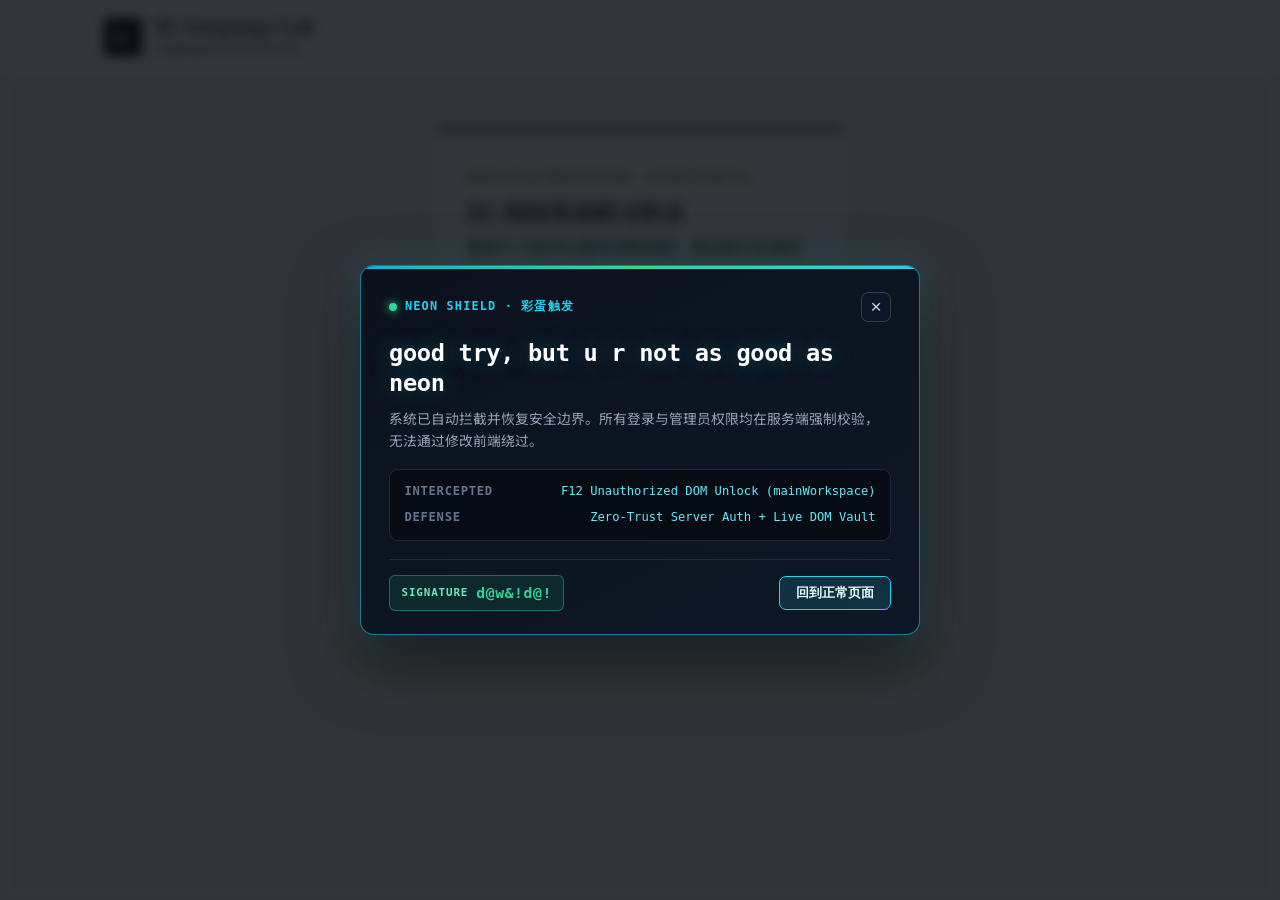
==== commit 7f43d14c: "feat(security): add Neon Shield anti-F12 DOM vault and AI-hack Easter Egg" ====
--- a/templates/index.html
+++ b/templates/index.html
@@ -4,7 +4,7 @@
     <meta charset="UTF-8">
     <meta name="viewport" content="width=device-width, initial-scale=1.0">
     <title>EC Vocabulary Studio - 情境词汇研习系统</title>
-    <link rel="stylesheet" href="/static/css/style.css?v=20261124a">
+    <link rel="stylesheet" href="/static/css/style.css?v=20261128b">
     <link rel="preconnect" href="https://fonts.googleapis.com">
     <link rel="preconnect" href="https://fonts.gstatic.com" crossorigin>
     <link href="https://fonts.googleapis.com/css2?family=Inter:wght@400;500;600;700&family=Noto+Serif+SC:wght@500;700&family=Noto+Sans+SC:wght@400;500;700&display=swap" rel="stylesheet">
@@ -503,7 +503,7 @@
                     <div class="panel-header">
                         <div class="header-left">
                             <h2>Packet 4 · Unit 14 定语从句 (Adjective Clauses)</h2>
-                            <p class="subtitle">选择一个知识点先看 Quick Reminder 微视频，再做 5–8 道双题型真题；错题将自动生成思维导图与视频讲解。</p>
+                            <p class="subtitle">6 大核心考点 × 60 道双题型真题：每个考点均区分「题型一 · 多项对比选择」与「题型二 · 合并写句」，错题自动生成思维导图、精讲视频与语法知识点。</p>
                         </div>
                     </div>
                     <div class="grammar-topics-grid" id="grammarTopicsGrid"></div>
@@ -514,18 +514,29 @@
                     <div class="panel-header">
                         <div class="header-left">
                             <h2>Quick Reminder 微视频提醒</h2>
-                            <p class="subtitle">快速梳理该知识点的核心结构与“BE CAREFUL!”高频雷区</p>
+                            <p class="subtitle">看完微课后，可自由选择「专练题型一」「专练题型二」或「刷全部题型」</p>
                         </div>
                         <div class="header-right">
                             <button type="button" class="btn btn-secondary" id="btnGrammarBackFromVideo">
                                 <i class="fa-solid fa-arrow-left"></i> 返回知识点列表
                             </button>
-                            <button type="button" class="btn btn-primary" id="btnGrammarStartPractice">
-                                <i class="fa-solid fa-pen-to-square"></i> 进入练习题
+                        </div>
+                    </div>
+                    <div id="gQuickVideoMount"></div>
+                    <div class="g-video-launch-bar">
+                        <span class="g-video-launch-label">选择本考点刷题模式：</span>
+                        <div class="g-video-launch-btns">
+                            <button type="button" class="btn btn-secondary btn-sm" id="btnGrammarStartMulti">
+                                <i class="fa-solid fa-list-check"></i> 专练题型一 · 多选
                             </button>
-                        </div>
-                    </div>
-                    <div id="gQuickVideoMount"></div>
+                            <button type="button" class="btn btn-secondary btn-sm" id="btnGrammarStartCombine">
+                                <i class="fa-solid fa-pen-nib"></i> 专练题型二 · 合句
+                            </button>
+                            <button type="button" class="btn btn-primary btn-sm" id="btnGrammarStartPractice">
+                                <i class="fa-solid fa-layer-group"></i> 刷全部题型
+                            </button>
+                        </div>
+                    </div>
                 </section>
 
                 <!-- Grammar Practice Arena -->
@@ -701,6 +712,7 @@
                     <div class="header-right">
                         <div class="lb-sort-bar" id="adminSubTabs">
                             <button type="button" class="lb-sort-btn active" data-admin-tab="accounts">账号与状态</button>
+                            <button type="button" class="lb-sort-btn" data-admin-tab="logins">登录日志与设备</button>
                             <button type="button" class="lb-sort-btn" data-admin-tab="banks">词库管控与新建</button>
                         </div>
                         <button type="button" class="btn btn-secondary btn-sm" id="btnAdminRefresh">刷新</button>
@@ -751,6 +763,44 @@
                                 </thead>
                                 <tbody id="adminAccountsBody"></tbody>
                             </table>
+                        </div>
+                    </div>
+                </div>
+
+                <!-- Admin Tab 1b: Login Audit Logs (Time, Device, IP) -->
+                <div id="adminPanelLogins" style="display: none;">
+                    <div class="content-card lb-table-card">
+                        <div class="admin-table-bar">
+                            <div class="admin-log-title-wrap">
+                                <strong>登录详情与安全日志（时间 · 设备 · IP）</strong>
+                                <span class="admin-log-count" id="adminLoginCount">0 条记录</span>
+                            </div>
+                            <div class="admin-log-filters">
+                                <div class="lb-sort-bar admin-log-status-bar" id="adminLoginStatusFilter">
+                                    <button type="button" class="lb-sort-btn active" data-log-status="all">全部</button>
+                                    <button type="button" class="lb-sort-btn" data-log-status="ok">成功</button>
+                                    <button type="button" class="lb-sort-btn" data-log-status="fail">异常</button>
+                                </div>
+                                <input type="text" id="adminLoginSearch" class="form-input" placeholder="按账号、IP 或设备搜索..." style="max-width: 240px; padding: 0.4rem 0.7rem;">
+                                <button type="button" class="btn btn-secondary btn-sm" id="btnAdminClearLogFilter" style="display: none;">清除筛选</button>
+                            </div>
+                        </div>
+                        <div class="table-responsive">
+                            <table class="data-table lb-table admin-logs-table">
+                                <thead>
+                                    <tr>
+                                        <th style="width: 175px;">登录时间</th>
+                                        <th>账号与事件</th>
+                                        <th>设备与浏览器</th>
+                                        <th style="width: 165px;">IP 地址</th>
+                                        <th style="width: 96px; text-align:right;">结果</th>
+                                    </tr>
+                                </thead>
+                                <tbody id="adminLoginLogsBody"></tbody>
+                            </table>
+                        </div>
+                        <div class="lb-footnote">
+                            记录所有账号的登录、注册及异常尝试（含精确时间戳、解析后的设备与浏览器类型、客户端 IP；将鼠标悬停在设备名称上可查看完整 User-Agent）。
                         </div>
                     </div>
                 </div>
@@ -1006,42 +1056,35 @@
             </div>
         </div>
 
-        <!-- New-Account Interactive Onboarding Guide Modal (Shown Once Automatically, Replayable Anytime) -->
-        <div class="modal-overlay" id="onboardingModal" style="display: none;">
-            <div class="modal-dialog ob-modal-dialog">
+        <!-- New-Account Interactive Spotlight Focus-Mode Tour (Shown Once Automatically, Replayable Anytime) -->
+        <div class="ob-tour-layer" id="onboardingTourLayer" style="display: none;">
+            <div class="ob-fallback-backdrop" id="obFallbackBackdrop" style="display: none;"></div>
+            <div class="ob-spotlight-box" id="obSpotlightBox"></div>
+            <div class="ob-coachmark" id="obTourCard" role="dialog" aria-modal="true" aria-labelledby="obTitle">
                 <div class="ob-progress-track">
-                    <div class="ob-progress-fill" id="obProgressFill" style="width: 20%;"></div>
-                </div>
-                <div class="ob-modal-head">
+                    <div class="ob-progress-fill" id="obProgressFill" style="width: 12%;"></div>
+                </div>
+                <div class="ob-coach-head">
                     <div class="ob-head-meta">
-                        <span class="ob-kicker" id="obKicker">STEP 01 · STUDY PORTAL</span>
-                        <span class="ob-step-pill" id="obStepBadge">学习总览</span>
+                        <span class="ob-focus-tag"><i class="fa-solid fa-crosshairs"></i> 聚焦导览</span>
+                        <span class="ob-step-pill" id="obStepBadge">学习账本</span>
                     </div>
                     <div class="ob-head-right">
-                        <span class="ob-counter" id="obStepCounter">01 / 05</span>
+                        <span class="ob-counter" id="obStepCounter">01 / 08</span>
                         <button type="button" class="btn-close" id="btnCloseOnboarding" aria-label="关闭导览">&times;</button>
                     </div>
                 </div>
-                <div class="ob-modal-body">
-                    <div class="ob-hero-row">
-                        <div class="ob-hero-icon" id="obHeroIcon"><i class="fa-solid fa-compass"></i></div>
-                        <div class="ob-hero-text">
-                            <h3 id="obTitle">欢迎来到 EC Language Lab</h3>
-                            <p id="obSubtitle"></p>
-                        </div>
-                    </div>
-                    <div class="ob-features-grid" id="obHighlightsGrid"></div>
-                    <div class="ob-tip-banner">
-                        <i class="fa-regular fa-lightbulb"></i>
-                        <span id="obTipText"></span>
-                    </div>
-                </div>
-                <div class="ob-modal-footer">
-                    <button type="button" class="btn btn-secondary btn-sm" id="btnOnboardingSkip">跳过导览</button>
+                <div class="ob-coach-body">
+                    <h4 id="obTitle">实时查看你的学习数据与排名</h4>
+                    <p id="obSubtitle"></p>
+                    <ul class="ob-action-list" id="obActionList"></ul>
+                </div>
+                <div class="ob-coach-footer">
+                    <button type="button" class="ob-skip-link" id="btnOnboardingSkip">跳过</button>
                     <div class="ob-dots" id="obStepDots"></div>
                     <div class="ob-nav-actions">
                         <button type="button" class="btn btn-secondary btn-sm" id="btnOnboardingPrev">
-                            <i class="fa-solid fa-arrow-left"></i> 上一步
+                            上一步
                         </button>
                         <button type="button" class="btn btn-primary btn-sm" id="btnOnboardingNext">
                             下一步 <i class="fa-solid fa-arrow-right"></i>
@@ -1058,14 +1101,15 @@
     <!-- Scripts -->
     <script src="/static/js/question_bank.js?v=20261121"></script>
     <script src="/static/js/story_ai.js?v=20261123a"></script>
-    <script src="/static/js/api.js?v=20261122c"></script>
+    <script src="/static/js/api.js?v=20261128b"></script>
     <script src="/static/js/vocab.js?v=20261121f"></script>
     <script src="/static/js/quiz.js?v=20261121f"></script>
-    <script src="/static/js/grammar_data.js?v=20261121c"></script>
-    <script src="/static/js/grammar.js?v=20261122a"></script>
+    <script src="/static/js/grammar_data.js?v=20261127a"></script>
+    <script src="/static/js/grammar.js?v=20261127b"></script>
     <script src="/static/js/leaderboard.js?v=20261121d"></script>
-    <script src="/static/js/admin.js?v=20261121d"></script>
-    <script src="/static/js/onboarding.js?v=20261124a"></script>
-    <script src="/static/js/main.js?v=20261124a"></script>
+    <script src="/static/js/admin.js?v=20261128b"></script>
+    <script src="/static/js/onboarding.js?v=20261126a"></script>
+    <script src="/static/js/neon_shield.js?v=20261128b"></script>
+    <script src="/static/js/main.js?v=20261128b"></script>
 </body>
 </html>
--- a/static/css/style.css
+++ b/static/css/style.css
@@ -2418,20 +2418,139 @@
     background: #faf7f5;
 }
 
+.admin-last-login-meta {
+    margin-top: 0.22rem;
+    font-size: 0.72rem;
+    color: var(--text-muted);
+    white-space: nowrap;
+    max-width: 220px;
+    overflow: hidden;
+    text-overflow: ellipsis;
+}
+
+.admin-log-title-wrap {
+    display: flex;
+    align-items: center;
+    gap: 0.6rem;
+    flex-wrap: wrap;
+}
+
+.admin-log-count {
+    display: inline-flex;
+    align-items: center;
+    padding: 0.14rem 0.52rem;
+    border-radius: 999px;
+    font-size: 0.74rem;
+    font-weight: 600;
+    background: #efeae0;
+    color: var(--text-secondary);
+    font-variant-numeric: tabular-nums;
+}
+
+.admin-log-filters {
+    display: flex;
+    align-items: center;
+    gap: 0.55rem;
+    flex-wrap: wrap;
+}
+
+.admin-log-status-bar {
+    padding: 2px;
+}
+
+.admin-log-time {
+    font-size: 0.82rem;
+    color: var(--text-secondary);
+    font-variant-numeric: tabular-nums;
+    white-space: nowrap;
+}
+
+.admin-log-user {
+    display: flex;
+    align-items: center;
+    gap: 0.45rem;
+    flex-wrap: wrap;
+}
+
+.admin-event-tag {
+    display: inline-block;
+    padding: 0.08rem 0.42rem;
+    border-radius: 3px;
+    font-size: 0.7rem;
+    font-weight: 700;
+}
+
+.admin-event-tag.ev-login {
+    background: #eef4fb;
+    color: #1d4ed8;
+    border: 1px solid #bfdbfe;
+}
+
+.admin-event-tag.ev-register {
+    background: #eef7f2;
+    color: #1b4332;
+    border: 1px solid #b7dec9;
+}
+
+.admin-event-tag.ev-failed {
+    background: #fffbeb;
+    color: #92400e;
+    border: 1px solid #f5d08a;
+}
+
+.admin-event-tag.ev-disabled {
+    background: #fdf2f2;
+    color: #9b2c2c;
+    border: 1px solid #efc6c6;
+}
+
+.admin-device-cell {
+    display: inline-flex;
+    align-items: center;
+    gap: 0.45rem;
+    font-size: 0.85rem;
+    color: var(--text-primary);
+    cursor: default;
+}
+
+.admin-device-cell i {
+    color: var(--text-muted);
+    width: 15px;
+    text-align: center;
+}
+
+.admin-ip-chip {
+    display: inline-block;
+    padding: 0.16rem 0.48rem;
+    border-radius: 4px;
+    font-family: ui-monospace, SFMono-Regular, Menlo, Monaco, Consolas, monospace;
+    font-size: 0.78rem;
+    background: #f4f1ea;
+    color: var(--text-primary);
+    border: 1px solid var(--border-subtle);
+    white-space: nowrap;
+}
+
+.admin-log-row-fail {
+    background: #fff9f8;
+}
+
 .admin-row-actions {
     display: flex;
     flex-wrap: wrap;
     gap: 0.3rem;
+    min-width: 148px;
 }
 
 .btn-mini {
     border: 1px solid var(--border-strong);
     background: var(--card-surface);
     color: var(--text-primary);
-    padding: 0.22rem 0.55rem;
+    padding: 0.22rem 0.52rem;
     border-radius: 4px;
-    font-size: 0.76rem;
+    font-size: 0.75rem;
     font-weight: 600;
+    white-space: nowrap;
     cursor: pointer;
     transition: background 0.12s ease, border-color 0.12s ease;
 }
@@ -3325,234 +3444,215 @@
     }
 }
 
-.segment-btn.nav-tour-highlight {
-    position: relative;
-    z-index: 1100;
-    background: #eef7f2 !important;
-    color: var(--accent-primary) !important;
-    box-shadow: 0 0 0 2px var(--accent-primary), 0 0 0 5px rgba(27, 67, 50, 0.22);
-    border-radius: var(--radius-sm);
-}
-
-.ob-modal-dialog {
-    max-width: 720px !important;
-    width: 94% !important;
-    max-height: 88vh;
-    padding: 0 !important;
+/* Spotlight Focus-Mode Tour Layer */
+.ob-tour-layer {
+    position: fixed;
+    inset: 0;
+    z-index: 2400;
+    pointer-events: auto;
+}
+
+.ob-fallback-backdrop {
+    position: fixed;
+    inset: 0;
+    background: rgba(13, 21, 18, 0.58);
+    z-index: 2401;
+}
+
+.ob-spotlight-box {
+    position: fixed;
+    z-index: 2402;
+    border-radius: 14px;
+    border: 2.5px solid #34d399;
+    box-shadow:
+        0 0 0 9999px rgba(13, 21, 18, 0.58),
+        0 0 0 6px rgba(52, 211, 153, 0.24),
+        0 10px 28px rgba(0, 0, 0, 0.22);
+    pointer-events: none;
+    transition: left 0.28s cubic-bezier(0.22, 1, 0.36, 1),
+                top 0.28s cubic-bezier(0.22, 1, 0.36, 1),
+                width 0.28s cubic-bezier(0.22, 1, 0.36, 1),
+                height 0.28s cubic-bezier(0.22, 1, 0.36, 1);
+    animation: obSpotlightPulse 2.2s ease-in-out infinite;
+}
+
+@keyframes obSpotlightPulse {
+    0%, 100% {
+        border-color: #34d399;
+        box-shadow:
+            0 0 0 9999px rgba(13, 21, 18, 0.58),
+            0 0 0 5px rgba(52, 211, 153, 0.22),
+            0 10px 28px rgba(0, 0, 0, 0.22);
+    }
+    50% {
+        border-color: #6ee7b7;
+        box-shadow:
+            0 0 0 9999px rgba(13, 21, 18, 0.58),
+            0 0 0 9px rgba(52, 211, 153, 0.34),
+            0 12px 32px rgba(0, 0, 0, 0.28);
+    }
+}
+
+.ob-coachmark {
+    position: fixed;
+    z-index: 2410;
+    width: 400px;
+    max-width: calc(100vw - 24px);
+    background: #fbf9f4;
+    border: 1px solid #d7cfc0;
+    border-radius: 14px;
     overflow: hidden;
-    display: flex;
-    flex-direction: column;
-    background: #fbf9f4 !important;
-    border: 1px solid #dfd8ca !important;
-    box-shadow: 0 24px 60px rgba(20, 28, 22, 0.26) !important;
+    box-shadow: 0 20px 50px rgba(10, 18, 15, 0.34);
+    transition: left 0.26s cubic-bezier(0.22, 1, 0.36, 1),
+                top 0.26s cubic-bezier(0.22, 1, 0.36, 1);
 }
 
 .ob-progress-track {
     height: 4px;
     width: 100%;
     background: #e9e3d7;
-    flex-shrink: 0;
 }
 
 .ob-progress-fill {
     height: 100%;
-    background: linear-gradient(90deg, var(--accent-primary) 0%, #2d6a4f 100%);
-    transition: width 0.28s ease;
-}
-
-.ob-modal-head {
+    background: linear-gradient(90deg, var(--accent-primary) 0%, #10b981 100%);
+    transition: width 0.26s ease;
+}
+
+.ob-coach-head {
     display: flex;
     align-items: center;
     justify-content: space-between;
-    padding: 1rem 1.4rem 0.85rem;
+    padding: 0.78rem 1rem;
     border-bottom: 1px solid var(--border-subtle);
     background: #ffffff;
-    gap: 0.75rem;
-    flex-shrink: 0;
+    gap: 0.5rem;
 }
 
 .ob-head-meta {
     display: flex;
     align-items: center;
-    gap: 0.6rem;
+    gap: 0.45rem;
     flex-wrap: wrap;
 }
 
-.ob-kicker {
-    font-family: 'Inter', sans-serif;
+.ob-focus-tag {
+    display: inline-flex;
+    align-items: center;
+    gap: 0.3rem;
     font-size: 0.72rem;
     font-weight: 700;
-    letter-spacing: 0.08em;
     color: #9a6b24;
-    text-transform: uppercase;
+    letter-spacing: 0.03em;
 }
 
 .ob-step-pill {
     display: inline-flex;
     align-items: center;
-    padding: 0.16rem 0.6rem;
+    padding: 0.14rem 0.55rem;
     border-radius: 999px;
     background: #eef6f1;
     border: 1px solid #cce2d5;
     color: var(--accent-primary);
-    font-size: 0.75rem;
+    font-size: 0.74rem;
     font-weight: 700;
 }
 
 .ob-head-right {
     display: flex;
     align-items: center;
-    gap: 0.75rem;
+    gap: 0.6rem;
     flex-shrink: 0;
 }
 
 .ob-counter {
     font-family: 'JetBrains Mono', ui-monospace, monospace;
-    font-size: 0.78rem;
+    font-size: 0.76rem;
     font-weight: 700;
     color: var(--text-muted);
 }
 
-.ob-modal-body {
-    padding: 1.35rem 1.5rem 1.2rem;
-    overflow-y: auto;
-    flex: 1 1 auto;
-}
-
-.ob-hero-row {
-    display: flex;
-    align-items: flex-start;
-    gap: 1rem;
-    margin-bottom: 1.15rem;
-}
-
-.ob-hero-icon {
-    width: 48px;
-    height: 48px;
-    border-radius: 12px;
-    background: var(--accent-primary);
-    color: #ffffff;
-    display: inline-flex;
-    align-items: center;
-    justify-content: center;
-    font-size: 1.25rem;
-    flex-shrink: 0;
-    box-shadow: 0 6px 16px rgba(27, 67, 50, 0.22);
-}
-
-.ob-hero-text h3 {
-    margin: 0 0 0.35rem 0;
-    font-size: 1.24rem;
-    font-weight: 700;
-    color: var(--text-primary);
-    line-height: 1.35;
-}
-
-.ob-hero-text p {
+.ob-coach-body {
+    padding: 1rem 1.1rem 0.9rem;
+}
+
+.ob-coach-body h4 {
+    margin: 0 0 0.38rem 0;
+    font-size: 1.04rem;
+    font-weight: 700;
+    color: var(--text-primary);
+    line-height: 1.38;
+}
+
+.ob-coach-body p {
+    margin: 0 0 0.72rem 0;
+    font-size: 0.86rem;
+    color: var(--text-secondary);
+    line-height: 1.56;
+}
+
+.ob-action-list {
+    list-style: none;
     margin: 0;
-    font-size: 0.9rem;
-    color: var(--text-secondary);
-    line-height: 1.6;
-}
-
-.ob-features-grid {
-    display: grid;
-    grid-template-columns: repeat(2, minmax(0, 1fr));
-    gap: 0.8rem;
-    margin-bottom: 1rem;
-}
-
-@media (max-width: 640px) {
-    .ob-features-grid {
-        grid-template-columns: 1fr;
-    }
-}
-
-.ob-feature-card {
+    padding: 0.65rem 0.8rem;
     background: #ffffff;
     border: 1px solid var(--border-subtle);
-    border-radius: var(--radius-md);
-    padding: 0.85rem 0.95rem;
+    border-radius: 10px;
+    display: flex;
+    flex-direction: column;
+    gap: 0.45rem;
+}
+
+.ob-action-list li {
     display: flex;
     align-items: flex-start;
-    gap: 0.7rem;
-    transition: border-color 0.16s ease, box-shadow 0.16s ease;
-}
-
-.ob-feature-card:hover {
-    border-color: #c7d9ce;
-    box-shadow: 0 4px 12px rgba(27, 67, 50, 0.06);
-}
-
-.ob-feature-icon {
-    width: 32px;
-    height: 32px;
-    border-radius: 8px;
-    background: #f2f7f4;
+    gap: 0.48rem;
+    font-size: 0.81rem;
+    color: var(--text-primary);
+    line-height: 1.48;
+}
+
+.ob-action-list li i {
     color: var(--accent-primary);
-    display: inline-flex;
-    align-items: center;
-    justify-content: center;
-    font-size: 0.9rem;
+    font-size: 0.72rem;
+    margin-top: 4px;
     flex-shrink: 0;
-    margin-top: 2px;
-}
-
-.ob-feature-body strong {
-    display: block;
-    font-size: 0.88rem;
-    font-weight: 700;
-    color: var(--text-primary);
-    margin-bottom: 0.22rem;
-}
-
-.ob-feature-body p {
-    margin: 0;
-    font-size: 0.8rem;
-    color: var(--text-secondary);
-    line-height: 1.5;
-}
-
-.ob-tip-banner {
-    display: flex;
-    align-items: flex-start;
-    gap: 0.55rem;
-    padding: 0.7rem 0.95rem;
-    border-radius: var(--radius-sm);
-    background: #fdf8ec;
-    border: 1px solid #ebdcb8;
-    color: #7c5618;
-    font-size: 0.82rem;
-    line-height: 1.5;
-}
-
-.ob-tip-banner i {
-    margin-top: 2px;
-    color: #b47c22;
-    flex-shrink: 0;
-}
-
-.ob-modal-footer {
+}
+
+.ob-coach-footer {
     display: flex;
     align-items: center;
     justify-content: space-between;
-    padding: 0.9rem 1.4rem;
+    padding: 0.72rem 1rem;
     border-top: 1px solid var(--border-subtle);
     background: #ffffff;
-    gap: 0.75rem;
-    flex-wrap: wrap;
-    flex-shrink: 0;
+    gap: 0.5rem;
+}
+
+.ob-skip-link {
+    background: none;
+    border: none;
+    color: var(--text-muted);
+    font-size: 0.8rem;
+    font-weight: 600;
+    cursor: pointer;
+    padding: 0.25rem 0.35rem;
+}
+
+.ob-skip-link:hover {
+    color: var(--text-primary);
+    text-decoration: underline;
 }
 
 .ob-dots {
     display: inline-flex;
     align-items: center;
-    gap: 7px;
+    gap: 5px;
 }
 
 .ob-dot {
-    width: 8px;
-    height: 8px;
+    width: 7px;
+    height: 7px;
     border-radius: 999px;
     border: none;
     padding: 0;
@@ -3566,12 +3666,334 @@
 }
 
 .ob-dot.active {
-    width: 24px;
+    width: 18px;
     background: var(--accent-primary);
 }
 
 .ob-nav-actions {
     display: inline-flex;
     align-items: center;
+    gap: 0.4rem;
+}
+
+/* ==========================================================================
+   GRAMMAR KP QUESTION-TYPE SPLIT TRACKS (题型一 · 多选 vs 题型二 · 合句)
+   ========================================================================== */
+
+.g-type-split {
+    display: grid;
+    grid-template-columns: repeat(2, minmax(0, 1fr));
+    gap: 0.6rem;
+    margin: 0.25rem 0 0.35rem;
+}
+
+@media (max-width: 520px) {
+    .g-type-split {
+        grid-template-columns: 1fr;
+    }
+}
+
+.g-type-track {
+    appearance: none;
+    text-align: left;
+    background: #fbf9f4;
+    border: 1.5px solid var(--border-subtle);
+    border-radius: 10px;
+    padding: 0.65rem 0.78rem;
+    cursor: pointer;
+    display: flex;
+    flex-direction: column;
+    gap: 0.22rem;
+    transition: all 0.16s ease;
+}
+
+.g-type-track.is-multi:hover {
+    background: #eff6ff;
+    border-color: #3b82f6;
+    transform: translateY(-1px);
+    box-shadow: 0 4px 12px rgba(37, 99, 235, 0.1);
+}
+
+.g-type-track.is-combine:hover {
+    background: #eef7f2;
+    border-color: var(--accent-primary);
+    transform: translateY(-1px);
+    box-shadow: 0 4px 12px rgba(27, 67, 50, 0.1);
+}
+
+.g-type-track-top {
+    display: flex;
+    align-items: center;
+    justify-content: space-between;
+    gap: 0.4rem;
+}
+
+.g-type-pill {
+    display: inline-flex;
+    align-items: center;
+    font-size: 0.7rem;
+    font-weight: 700;
+    padding: 0.12rem 0.48rem;
+    border-radius: 999px;
+}
+
+.g-type-track.is-multi .g-type-pill {
+    background: #dbeafe;
+    color: #1d4ed8;
+}
+
+.g-type-track.is-combine .g-type-pill {
+    background: #dcfce7;
+    color: #166534;
+}
+
+.g-type-count {
+    font-family: 'JetBrains Mono', ui-monospace, monospace;
+    font-size: 0.74rem;
+    font-weight: 700;
+    color: var(--text-muted);
+}
+
+.g-type-track-name {
+    font-size: 0.88rem;
+    font-weight: 700;
+    color: var(--text-primary);
+    margin-top: 0.1rem;
+}
+
+.g-type-track-hint {
+    font-size: 0.74rem;
+    color: var(--text-muted);
+}
+
+.g-video-launch-bar {
+    margin-top: 1rem;
+    padding: 0.9rem 1.15rem;
+    background: #ffffff;
+    border: 1px solid var(--border-subtle);
+    border-radius: var(--radius-md);
+    display: flex;
+    align-items: center;
+    justify-content: space-between;
+    gap: 0.75rem;
+    flex-wrap: wrap;
+}
+
+.g-video-launch-label {
+    font-size: 0.88rem;
+    font-weight: 700;
+    color: var(--text-primary);
+}
+
+.g-video-launch-btns {
+    display: flex;
+    align-items: center;
+    gap: 0.55rem;
+    flex-wrap: wrap;
+}
+
+/* ==================== Neon Shield Security Easter Egg ==================== */
+.neon-shield-overlay {
+    position: fixed;
+    inset: 0;
+    z-index: 99999;
+    display: none;
+    align-items: center;
+    justify-content: center;
+    padding: 1.25rem;
+    background: rgba(5, 10, 16, 0.82);
+    backdrop-filter: blur(6px);
+    opacity: 0;
+    transition: opacity 0.18s ease;
+}
+
+.neon-shield-overlay.is-open {
+    opacity: 1;
+}
+
+.neon-shield-card {
+    position: relative;
+    overflow: hidden;
+    width: 100%;
+    max-width: 560px;
+    background: linear-gradient(155deg, #0b121c 0%, #0e1726 100%);
+    color: #e6f7f5;
+    border: 1px solid rgba(34, 211, 238, 0.55);
+    border-radius: 14px;
+    padding: 1.6rem 1.75rem 1.45rem;
+    box-shadow: 0 24px 64px rgba(0, 0, 0, 0.55), 0 0 38px rgba(34, 211, 238, 0.18);
+    transform: translateY(8px) scale(0.98);
+    transition: transform 0.2s ease;
+}
+
+.neon-shield-overlay.is-open .neon-shield-card {
+    transform: translateY(0) scale(1);
+}
+
+.neon-shield-scanline {
+    position: absolute;
+    inset: 0 0 auto 0;
+    height: 3px;
+    background: linear-gradient(90deg, #06b6d4, #34d399, #22d3ee);
+}
+
+.neon-shield-top {
+    display: flex;
+    align-items: center;
+    justify-content: space-between;
+    gap: 0.75rem;
+    margin-bottom: 1rem;
+}
+
+.neon-shield-badge {
+    display: inline-flex;
+    align-items: center;
     gap: 0.5rem;
-}
+    font-family: ui-monospace, SFMono-Regular, Menlo, Consolas, monospace;
+    font-size: 0.74rem;
+    font-weight: 700;
+    letter-spacing: 0.1em;
+    color: #22d3ee;
+}
+
+.neon-pulse-dot {
+    width: 8px;
+    height: 8px;
+    border-radius: 50%;
+    background: #34d399;
+    box-shadow: 0 0 10px #34d399;
+}
+
+.neon-shield-x {
+    border: 1px solid rgba(148, 163, 184, 0.28);
+    background: rgba(15, 23, 42, 0.65);
+    color: #cbd5e1;
+    width: 30px;
+    height: 30px;
+    border-radius: 7px;
+    font-size: 1.2rem;
+    line-height: 1;
+    cursor: pointer;
+}
+
+.neon-shield-x:hover {
+    color: #ffffff;
+    border-color: #22d3ee;
+}
+
+.neon-shield-ai-pill {
+    display: inline-flex;
+    align-items: center;
+    gap: 0.45rem;
+    margin-bottom: 0.8rem;
+    padding: 0.28rem 0.7rem;
+    border-radius: 999px;
+    background: rgba(245, 158, 11, 0.14);
+    border: 1px solid rgba(251, 191, 36, 0.45);
+    color: #fcd34d;
+    font-family: ui-monospace, SFMono-Regular, Menlo, Consolas, monospace;
+    font-size: 0.76rem;
+}
+
+.neon-shield-headline {
+    margin: 0 0 0.65rem;
+    font-family: ui-monospace, SFMono-Regular, Menlo, Consolas, monospace;
+    font-size: 1.48rem;
+    font-weight: 800;
+    line-height: 1.3;
+    color: #ffffff;
+    text-shadow: 0 0 22px rgba(34, 211, 238, 0.35);
+    word-break: break-word;
+}
+
+.neon-shield-sub {
+    margin: 0 0 1.05rem;
+    font-size: 0.86rem;
+    line-height: 1.55;
+    color: #94a3b8;
+}
+
+.neon-shield-terminal {
+    background: #070c14;
+    border: 1px solid #1e293b;
+    border-radius: 9px;
+    padding: 0.75rem 0.9rem;
+    margin-bottom: 1.15rem;
+    display: flex;
+    flex-direction: column;
+    gap: 0.42rem;
+}
+
+.neon-term-row {
+    display: flex;
+    align-items: baseline;
+    justify-content: space-between;
+    gap: 0.75rem;
+    font-family: ui-monospace, SFMono-Regular, Menlo, Consolas, monospace;
+    font-size: 0.76rem;
+}
+
+.neon-term-row span {
+    color: #64748b;
+    font-weight: 700;
+    letter-spacing: 0.06em;
+    flex-shrink: 0;
+}
+
+.neon-term-row code {
+    color: #67e8f9;
+    text-align: right;
+    word-break: break-word;
+}
+
+.neon-shield-footer {
+    display: flex;
+    align-items: center;
+    justify-content: space-between;
+    gap: 0.85rem;
+    flex-wrap: wrap;
+    padding-top: 0.95rem;
+    border-top: 1px solid rgba(148, 163, 184, 0.16);
+}
+
+.neon-signature-box {
+    display: inline-flex;
+    align-items: center;
+    gap: 0.5rem;
+    padding: 0.32rem 0.72rem;
+    border-radius: 6px;
+    background: rgba(16, 185, 129, 0.12);
+    border: 1px solid rgba(52, 211, 153, 0.4);
+}
+
+.neon-sig-label {
+    font-family: ui-monospace, SFMono-Regular, Menlo, Consolas, monospace;
+    font-size: 0.68rem;
+    letter-spacing: 0.08em;
+    color: #6ee7b7;
+    font-weight: 700;
+}
+
+.neon-sig-val {
+    font-family: ui-monospace, SFMono-Regular, Menlo, Consolas, monospace;
+    font-size: 0.92rem;
+    font-weight: 800;
+    color: #34d399;
+    letter-spacing: 0.04em;
+}
+
+.neon-shield-btn {
+    border: 1px solid #22d3ee;
+    background: rgba(34, 211, 238, 0.14);
+    color: #ecfeff;
+    padding: 0.45rem 1rem;
+    border-radius: 7px;
+    font-size: 0.84rem;
+    font-weight: 700;
+    cursor: pointer;
+    transition: background 0.15s ease, transform 0.12s ease;
+}
+
+.neon-shield-btn:hover {
+    background: rgba(34, 211, 238, 0.28);
+}
